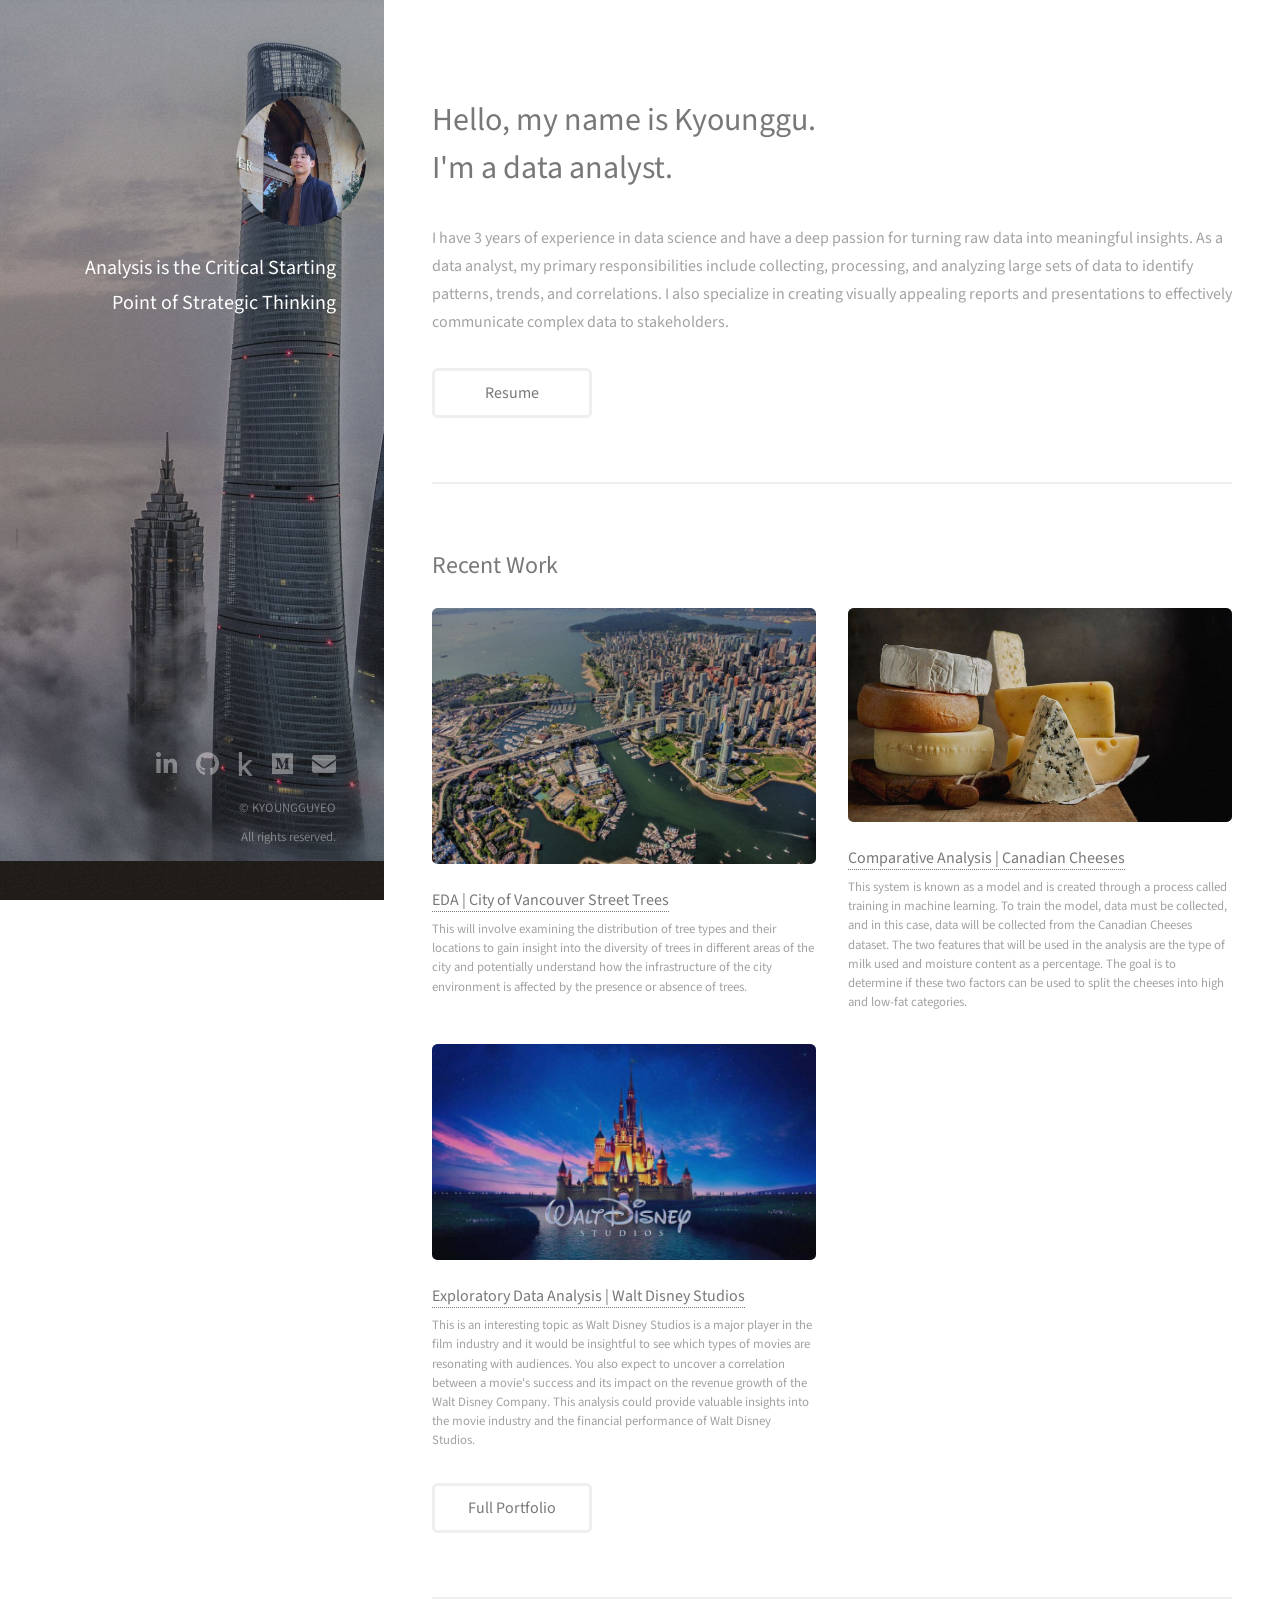
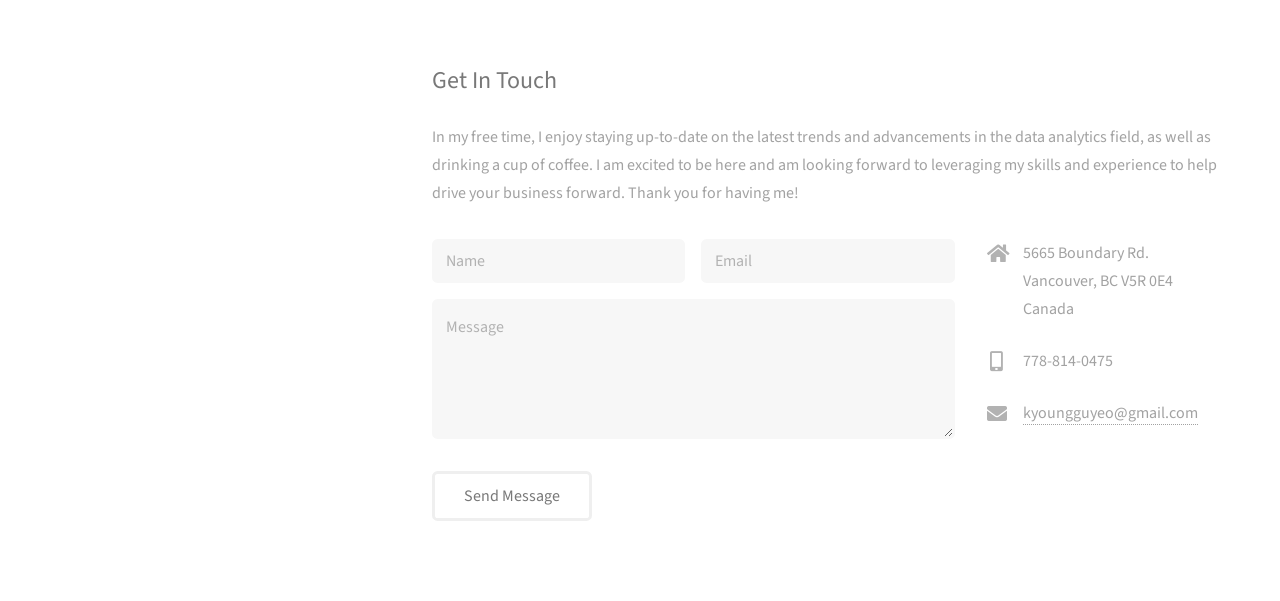
==== main/index.html @ fbd96aa2 "update the analysis" ====
<!DOCTYPE HTML>
<!--
	Strata by HTML5 UP
	html5up.net | @ajlkn
	Free for personal and commercial use under the CCA 3.0 license (html5up.net/license)
-->
<html>
	<head>
		<title>Kyounggu Yeo | Data Analyst</title>
		<meta charset="utf-8" />
		<meta name="viewport" content="width=device-width, initial-scale=1, user-scalable=no" />
		<link rel="stylesheet" href="assets/css/main.css" />
	</head>
	<body class="is-preload">

		<!-- Header -->
			<header id="header">
				<div class="inner">
					<a href="#" class="image avatar"><img src="images/profile2.jpg" alt="" /></a>
					<h1><strong>Analysis is the Critical Starting Point of Strategic Thinking</strong><br />
				</div>
			</header>

		<!-- Main -->
			<div id="main">

				<!-- One -->
					<section id="one">
						<header class="major">
							<h2>Hello, my name is Kyounggu.<br />
								I'm a data analyst.</h2>
						</header>
						<p>I have 3 years of experience in data science and have a deep passion for turning raw data into meaningful insights. As a data analyst, my primary responsibilities include collecting, processing, and analyzing large sets of data to identify patterns, trends, and correlations. I also specialize in creating visually appealing reports and presentations to effectively communicate complex data to stakeholders.</p>
						<ul class="actions">
							<li><a href="data/Resume-Kyounggu-Yeo.pdf" target="_blank" class="button">Resume</a></li>
						</ul>
					</section>

				<!-- Two -->
					<section id="two">
						<h2>Recent Work</h2>
						<div class="row">
							<article class="col-6 col-12-xsmall work-item">
								<a href="images/city-of-vancouver-logo.jpeg" class="image fit thumb"><img src="images/city-of-vancouver-logo.jpeg" alt="" /></a>
								<h3><a href="data/Exploratory Data Analysis_City of Vancouver Street Trees.html" target="_blank">EDA | City of Vancouver Street Trees</a></h3>
								<p>This will involve examining the distribution of tree types and their locations to gain insight into the diversity of trees in different areas of the city and potentially understand how the infrastructure of the city environment is affected by the presence or absence of trees.</p>
							</article>
							<article class="col-6 col-12-xsmall work-item">
								<a href="images/canadian-cheese-logo.jpeg" class="image fit thumb"><img src="images/canadian-cheese-logo.jpeg" alt="" /></a>
								<h3><a href="#" target="_blank">Comparative Analysis | Canadian Cheeses</a></h3>
								<p>This system is known as a model and is created through a process called training in machine learning. To train the model, data must be collected, and in this case, data will be collected from the Canadian Cheeses dataset. The two features that will be used in the analysis are the type of milk used and moisture content as a percentage. The goal is to determine if these two factors can be used to split the cheeses into high and low-fat categories.</p>
							</article>
							<article class="col-6 col-12-xsmall work-item">
								<a href="images/walt-disney-studios-castle-logo.jpeg" class="image fit thumb"><img src="images/walt-disney-studios-castle-logo.jpeg" alt="" /></a>
								<h3><a href="#" target="_blank">Exploratory Data Analysis | Walt Disney Studios</a></h3>
								<p>This is an interesting topic as Walt Disney Studios is a major player in the film industry and it would be insightful to see which types of movies are resonating with audiences. You also expect to uncover a correlation between a movie's success and its impact on the revenue growth of the Walt Disney Company. This analysis could provide valuable insights into the movie industry and the financial performance of Walt Disney Studios.</p>
							</article>
						</div>
						<ul class="actions">
							<li><a href="#" class="button">Full Portfolio</a></li>
						</ul>
					</section>

				<!-- Three -->
					<section id="three">
						<h2>Get In Touch</h2>
						<p>In my free time, I enjoy staying up-to-date on the latest trends and advancements in the data analytics field, as well as drinking a cup of coffee. I am excited to be here and am looking forward to leveraging my skills and experience to help drive your business forward. Thank you for having me!</p>
						<div class="row">
							<div class="col-8 col-12-small">
								<form method="post" action="#">
									<div class="row gtr-uniform gtr-50">
										<div class="col-6 col-12-xsmall"><input type="text" name="name" id="name" placeholder="Name" /></div>
										<div class="col-6 col-12-xsmall"><input type="email" name="email" id="email" placeholder="Email" /></div>
										<div class="col-12"><textarea name="message" id="message" placeholder="Message" rows="4"></textarea></div>
									</div>
								</form>
								<ul class="actions">
									<li><input type="submit" value="Send Message" /></li>
								</ul>
							</div>
							<div class="col-4 col-12-small">
								<ul class="labeled-icons">
									<li>
										<h3 class="icon solid fa-home"><span class="label">Address</span></h3>
										5665 Boundary Rd.<br />
										Vancouver, BC V5R 0E4<br />
										Canada
									</li>
									<li>
										<h3 class="icon solid fa-mobile-alt"><span class="label">Phone</span></h3>
										778-814-0475
									</li>
									<li>
										<h3 class="icon solid fa-envelope"><span class="label">Email</span></h3>
										<a href="mailto: kyoungguyeo@gmail.com">kyoungguyeo@gmail.com</a>
									</li>
								</ul>
							</div>
						</div>
					</section>

				<!-- Four -->
				<!--
					<section id="four">
						<h2>Elements</h2>

						<section>
							<h4>Text</h4>
							<p>This is <b>bold</b> and this is <strong>strong</strong>. This is <i>italic</i> and this is <em>emphasized</em>.
							This is <sup>superscript</sup> text and this is <sub>subscript</sub> text.
							This is <u>underlined</u> and this is code: <code>for (;;) { ... }</code>. Finally, <a href="#">this is a link</a>.</p>
							<hr />
							<header>
								<h4>Heading with a Subtitle</h4>
								<p>Lorem ipsum dolor sit amet nullam id egestas urna aliquam</p>
							</header>
							<p>Nunc lacinia ante nunc ac lobortis. Interdum adipiscing gravida odio porttitor sem non mi integer non faucibus ornare mi ut ante amet placerat aliquet. Volutpat eu sed ante lacinia sapien lorem accumsan varius montes viverra nibh in adipiscing blandit tempus accumsan.</p>
							<header>
								<h5>Heading with a Subtitle</h5>
								<p>Lorem ipsum dolor sit amet nullam id egestas urna aliquam</p>
							</header>
							<p>Nunc lacinia ante nunc ac lobortis. Interdum adipiscing gravida odio porttitor sem non mi integer non faucibus ornare mi ut ante amet placerat aliquet. Volutpat eu sed ante lacinia sapien lorem accumsan varius montes viverra nibh in adipiscing blandit tempus accumsan.</p>
							<hr />
							<h2>Heading Level 2</h2>
							<h3>Heading Level 3</h3>
							<h4>Heading Level 4</h4>
							<h5>Heading Level 5</h5>
							<h6>Heading Level 6</h6>
							<hr />
							<h5>Blockquote</h5>
							<blockquote>Fringilla nisl. Donec accumsan interdum nisi, quis tincidunt felis sagittis eget tempus euismod. Vestibulum ante ipsum primis in faucibus vestibulum. Blandit adipiscing eu felis iaculis volutpat ac adipiscing accumsan faucibus. Vestibulum ante ipsum primis in faucibus lorem ipsum dolor sit amet nullam adipiscing eu felis.</blockquote>
							<h5>Preformatted</h5>
							<pre><code>i = 0;

while (!deck.isInOrder()) {
print 'Iteration ' + i;
deck.shuffle();
i++;
}

print 'It took ' + i + ' iterations to sort the deck.';</code></pre>
						</section>

						<section>
							<h4>Lists</h4>
							<div class="row">
								<div class="col-6 col-12-xsmall">
									<h5>Unordered</h5>
									<ul>
										<li>Dolor pulvinar etiam magna etiam.</li>
										<li>Sagittis adipiscing lorem eleifend.</li>
										<li>Felis enim feugiat dolore viverra.</li>
									</ul>
									<h5>Alternate</h5>
									<ul class="alt">
										<li>Dolor pulvinar etiam magna etiam.</li>
										<li>Sagittis adipiscing lorem eleifend.</li>
										<li>Felis enim feugiat dolore viverra.</li>
									</ul>
								</div>
								<div class="col-6 col-12-xsmall">
									<h5>Ordered</h5>
									<ol>
										<li>Dolor pulvinar etiam magna etiam.</li>
										<li>Etiam vel felis at lorem sed viverra.</li>
										<li>Felis enim feugiat dolore viverra.</li>
										<li>Dolor pulvinar etiam magna etiam.</li>
										<li>Etiam vel felis at lorem sed viverra.</li>
										<li>Felis enim feugiat dolore viverra.</li>
									</ol>
									<h5>Icons</h5>
									<ul class="icons">
										<li><a href="#" class="icon brands fa-twitter"><span class="label">Twitter</span></a></li>
										<li><a href="#" class="icon brands fa-facebook-f"><span class="label">Facebook</span></a></li>
										<li><a href="#" class="icon brands fa-instagram"><span class="label">Instagram</span></a></li>
										<li><a href="#" class="icon brands fa-github"><span class="label">Github</span></a></li>
										<li><a href="#" class="icon brands fa-dribbble"><span class="label">Dribbble</span></a></li>
										<li><a href="#" class="icon brands fa-tumblr"><span class="label">Tumblr</span></a></li>
									</ul>
								</div>
							</div>
							<h5>Actions</h5>
							<ul class="actions">
								<li><a href="#" class="button primary">Default</a></li>
								<li><a href="#" class="button">Default</a></li>
							</ul>
							<ul class="actions small">
								<li><a href="#" class="button primary small">Small</a></li>
								<li><a href="#" class="button small">Small</a></li>
							</ul>
							<div class="row">
								<div class="col-6 col-12-small">
									<ul class="actions stacked">
										<li><a href="#" class="button primary">Default</a></li>
										<li><a href="#" class="button">Default</a></li>
									</ul>
								</div>
								<div class="col-6 col-12-small">
									<ul class="actions stacked">
										<li><a href="#" class="button primary small">Small</a></li>
										<li><a href="#" class="button small">Small</a></li>
									</ul>
								</div>
								<div class="col-6 col-12-small">
									<ul class="actions stacked">
										<li><a href="#" class="button primary fit">Default</a></li>
										<li><a href="#" class="button fit">Default</a></li>
									</ul>
								</div>
								<div class="col-6 col-12-small">
									<ul class="actions stacked">
										<li><a href="#" class="button primary small fit">Small</a></li>
										<li><a href="#" class="button small fit">Small</a></li>
									</ul>
								</div>
							</div>
						</section>

						<section>
							<h4>Table</h4>
							<h5>Default</h5>
							<div class="table-wrapper">
								<table>
									<thead>
										<tr>
											<th>Name</th>
											<th>Description</th>
											<th>Price</th>
										</tr>
									</thead>
									<tbody>
										<tr>
											<td>Item One</td>
											<td>Ante turpis integer aliquet porttitor.</td>
											<td>29.99</td>
										</tr>
										<tr>
											<td>Item Two</td>
											<td>Vis ac commodo adipiscing arcu aliquet.</td>
											<td>19.99</td>
										</tr>
										<tr>
											<td>Item Three</td>
											<td> Morbi faucibus arcu accumsan lorem.</td>
											<td>29.99</td>
										</tr>
										<tr>
											<td>Item Four</td>
											<td>Vitae integer tempus condimentum.</td>
											<td>19.99</td>
										</tr>
										<tr>
											<td>Item Five</td>
											<td>Ante turpis integer aliquet porttitor.</td>
											<td>29.99</td>
										</tr>
									</tbody>
									<tfoot>
										<tr>
											<td colspan="2"></td>
											<td>100.00</td>
										</tr>
									</tfoot>
								</table>
							</div>

							<h5>Alternate</h5>
							<div class="table-wrapper">
								<table class="alt">
									<thead>
										<tr>
											<th>Name</th>
											<th>Description</th>
											<th>Price</th>
										</tr>
									</thead>
									<tbody>
										<tr>
											<td>Item One</td>
											<td>Ante turpis integer aliquet porttitor.</td>
											<td>29.99</td>
										</tr>
										<tr>
											<td>Item Two</td>
											<td>Vis ac commodo adipiscing arcu aliquet.</td>
											<td>19.99</td>
										</tr>
										<tr>
											<td>Item Three</td>
											<td> Morbi faucibus arcu accumsan lorem.</td>
											<td>29.99</td>
										</tr>
										<tr>
											<td>Item Four</td>
											<td>Vitae integer tempus condimentum.</td>
											<td>19.99</td>
										</tr>
										<tr>
											<td>Item Five</td>
											<td>Ante turpis integer aliquet porttitor.</td>
											<td>29.99</td>
										</tr>
									</tbody>
									<tfoot>
										<tr>
											<td colspan="2"></td>
											<td>100.00</td>
										</tr>
									</tfoot>
								</table>
							</div>
						</section>

						<section>
							<h4>Buttons</h4>
							<ul class="actions">
								<li><a href="#" class="button primary">Primary</a></li>
								<li><a href="#" class="button">Default</a></li>
							</ul>
							<ul class="actions">
								<li><a href="#" class="button large">Large</a></li>
								<li><a href="#" class="button">Default</a></li>
								<li><a href="#" class="button small">Small</a></li>
							</ul>
							<ul class="actions fit">
								<li><a href="#" class="button primary fit">Fit</a></li>
								<li><a href="#" class="button fit">Fit</a></li>
							</ul>
							<ul class="actions fit small">
								<li><a href="#" class="button primary fit small">Fit + Small</a></li>
								<li><a href="#" class="button fit small">Fit + Small</a></li>
							</ul>
							<ul class="actions">
								<li><a href="#" class="button primary icon solid fa-download">Icon</a></li>
								<li><a href="#" class="button icon solid fa-download">Icon</a></li>
							</ul>
							<ul class="actions">
								<li><span class="button primary disabled">Primary</span></li>
								<li><span class="button disabled">Default</span></li>
							</ul>
						</section>

						<section>
							<h4>Form</h4>
							<form method="post" action="#">
								<div class="row gtr-uniform gtr-50">
									<div class="col-6 col-12-xsmall">
										<input type="text" name="demo-name" id="demo-name" value="" placeholder="Name" />
									</div>
									<div class="col-6 col-12-xsmall">
										<input type="email" name="demo-email" id="demo-email" value="" placeholder="Email" />
									</div>
									<div class="col-12">
										<select name="demo-category" id="demo-category">
											<option value="">- Category -</option>
											<option value="1">Manufacturing</option>
											<option value="1">Shipping</option>
											<option value="1">Administration</option>
											<option value="1">Human Resources</option>
										</select>
									</div>
									<div class="col-4 col-12-small">
										<input type="radio" id="demo-priority-low" name="demo-priority" checked>
										<label for="demo-priority-low">Low Priority</label>
									</div>
									<div class="col-4 col-12-small">
										<input type="radio" id="demo-priority-normal" name="demo-priority">
										<label for="demo-priority-normal">Normal Priority</label>
									</div>
									<div class="col-4 col-12-small">
										<input type="radio" id="demo-priority-high" name="demo-priority">
										<label for="demo-priority-high">High Priority</label>
									</div>
									<div class="col-6 col-12-small">
										<input type="checkbox" id="demo-copy" name="demo-copy">
										<label for="demo-copy">Email me a copy of this message</label>
									</div>
									<div class="col-6 col-12-small">
										<input type="checkbox" id="demo-human" name="demo-human" checked>
										<label for="demo-human">I am a human and not a robot</label>
									</div>
									<div class="col-12">
										<textarea name="demo-message" id="demo-message" placeholder="Enter your message" rows="6"></textarea>
									</div>
									<div class="col-12">
										<ul class="actions">
											<li><input type="submit" value="Send Message" class="primary" /></li>
											<li><input type="reset" value="Reset" /></li>
										</ul>
									</div>
								</div>
							</form>
						</section>

						<section>
							<h4>Image</h4>
							<h5>Fit</h5>
							<div class="box alt">
								<div class="row gtr-50 gtr-uniform">
									<div class="col-12"><span class="image fit"><img src="images/fulls/05.jpg" alt="" /></span></div>
									<div class="col-4"><span class="image fit"><img src="images/thumbs/01.jpg" alt="" /></span></div>
									<div class="col-4"><span class="image fit"><img src="images/thumbs/02.jpg" alt="" /></span></div>
									<div class="col-4"><span class="image fit"><img src="images/thumbs/03.jpg" alt="" /></span></div>
									<div class="col-4"><span class="image fit"><img src="images/thumbs/04.jpg" alt="" /></span></div>
									<div class="col-4"><span class="image fit"><img src="images/thumbs/05.jpg" alt="" /></span></div>
									<div class="col-4"><span class="image fit"><img src="images/thumbs/06.jpg" alt="" /></span></div>
									<div class="col-4"><span class="image fit"><img src="images/thumbs/03.jpg" alt="" /></span></div>
									<div class="col-4"><span class="image fit"><img src="images/thumbs/02.jpg" alt="" /></span></div>
									<div class="col-4"><span class="image fit"><img src="images/thumbs/01.jpg" alt="" /></span></div>
								</div>
							</div>
							<h5>Left &amp; Right</h5>
							<p><span class="image left"><img src="images/avatar.jpg" alt="" /></span>Fringilla nisl. Donec accumsan interdum nisi, quis tincidunt felis sagittis eget. tempus euismod. Vestibulum ante ipsum primis in faucibus vestibulum. Blandit adipiscing eu felis iaculis volutpat ac adipiscing accumsan eu faucibus. Integer ac pellentesque praesent tincidunt felis sagittis eget. tempus euismod. Vestibulum ante ipsum primis in faucibus vestibulum. Blandit adipiscing eu felis iaculis volutpat ac adipiscing accumsan eu faucibus. Integer ac pellentesque praesent. Donec accumsan interdum nisi, quis tincidunt felis sagittis eget. tempus euismod. Vestibulum ante ipsum primis in faucibus vestibulum. Blandit adipiscing eu felis iaculis volutpat ac adipiscing accumsan eu faucibus. Integer ac pellentesque praesent tincidunt felis sagittis eget. tempus euismod. Vestibulum ante ipsum primis in faucibus vestibulum. Blandit adipiscing eu felis iaculis volutpat ac adipiscing accumsan eu faucibus. Integer ac pellentesque praesent.</p>
							<p><span class="image right"><img src="images/avatar.jpg" alt="" /></span>Fringilla nisl. Donec accumsan interdum nisi, quis tincidunt felis sagittis eget. tempus euismod. Vestibulum ante ipsum primis in faucibus vestibulum. Blandit adipiscing eu felis iaculis volutpat ac adipiscing accumsan eu faucibus. Integer ac pellentesque praesent tincidunt felis sagittis eget. tempus euismod. Vestibulum ante ipsum primis in faucibus vestibulum. Blandit adipiscing eu felis iaculis volutpat ac adipiscing accumsan eu faucibus. Integer ac pellentesque praesent. Donec accumsan interdum nisi, quis tincidunt felis sagittis eget. tempus euismod. Vestibulum ante ipsum primis in faucibus vestibulum. Blandit adipiscing eu felis iaculis volutpat ac adipiscing accumsan eu faucibus. Integer ac pellentesque praesent tincidunt felis sagittis eget. tempus euismod. Vestibulum ante ipsum primis in faucibus vestibulum. Blandit adipiscing eu felis iaculis volutpat ac adipiscing accumsan eu faucibus. Integer ac pellentesque praesent.</p>
						</section>

					</section>
				-->

			</div>

		<!-- Footer -->
			<footer id="footer">
				<div class="inner">
					<ul class="icons">
						<li><a href="https://www.linkedin.com/in/kyoungguyeo/" target="_blank" class="icon brands fa-linkedin-in"><span class="label">LinkedIn</span></a></li>
						<li><a href="http://github.com/kyoungguyeo" target="_blank" class="icon brands fa-github"><span class="label">Github</span></a></li>
						<li><a href="http://kaggle.com/kyoungguyeo" target="_blank" class="icon brands fa-kaggle"><span class="label">Kaggle</span></a></li>
						<li><a href="http://medium.com/@kyoungguyeo" target="_blank" class="icon brands fa-medium"><span class="label">Medium</span></a></li>
						<li><a href="mailto: kyoungguyeo@gmail.com" target="_blank" class="icon solid fa-envelope"><span class="label">Email</span></a></li>
					</ul>
					<ul class="copyright">
						<li>&copy; KYOUNGGUYEO</li><li>All rights reserved.</a></li>
					</ul>
				</div>
			</footer>

		<!-- Scripts -->
			<script src="assets/js/jquery.min.js"></script>
			<script src="assets/js/jquery.poptrox.min.js"></script>
			<script src="assets/js/browser.min.js"></script>
			<script src="assets/js/breakpoints.min.js"></script>
			<script src="assets/js/util.js"></script>
			<script src="assets/js/main.js"></script>

	</body>
</html>
---- main/assets/css/main.css ----
@import url("fontawesome-all.min.css");
@import url("https://fonts.googleapis.com/css?family=Source+Sans+Pro:400,400italic");

/*
	Strata by HTML5 UP
	html5up.net | @ajlkn
	Free for personal and commercial use under the CCA 3.0 license (html5up.net/license)
*/

html, body, div, span, applet, object,
iframe, h1, h2, h3, h4, h5, h6, p, blockquote,
pre, a, abbr, acronym, address, big, cite,
code, del, dfn, em, img, ins, kbd, q, s, samp,
small, strike, strong, sub, sup, tt, var, b,
u, i, center, dl, dt, dd, ol, ul, li, fieldset,
form, label, legend, table, caption, tbody,
tfoot, thead, tr, th, td, article, aside,
canvas, details, embed, figure, figcaption,
footer, header, hgroup, menu, nav, output, ruby,
section, summary, time, mark, audio, video {
	margin: 0;
	padding: 0;
	border: 0;
	font-size: 100%;
	font: inherit;
	vertical-align: baseline;}

article, aside, details, figcaption, figure,
footer, header, hgroup, menu, nav, section {
	display: block;}

body {
	line-height: 1;
}

ol, ul {
	list-style: none;
}

blockquote, q {
	quotes: none;
}

	blockquote:before, blockquote:after, q:before, q:after {
		content: '';
		content: none;
	}

table {
	border-collapse: collapse;
	border-spacing: 0;
}

body {
	-webkit-text-size-adjust: none;
}

mark {
	background-color: transparent;
	color: inherit;
}

input::-moz-focus-inner {
	border: 0;
	padding: 0;
}

input, select, textarea {
	-moz-appearance: none;
	-webkit-appearance: none;
	-ms-appearance: none;
	appearance: none;
}

/* Basic */

	html {
		box-sizing: border-box;
	}

	*, *:before, *:after {
		box-sizing: inherit;
	}

	body {
		background: #fff;
	}

		body.is-preload *, body.is-preload *:before, body.is-preload *:after {
			-moz-animation: none !important;
			-webkit-animation: none !important;
			-ms-animation: none !important;
			animation: none !important;
			-moz-transition: none !important;
			-webkit-transition: none !important;
			-ms-transition: none !important;
			transition: none !important;
		}

	body, input, select, textarea {
		color: #a2a2a2;
		font-family: "Source Sans Pro", Helvetica, sans-serif;
		font-size: 16pt;
		font-weight: 400;
		line-height: 1.75em;
	}

	a {
		-moz-transition: color 0.2s ease-in-out, border-color 0.2s ease-in-out;
		-webkit-transition: color 0.2s ease-in-out, border-color 0.2s ease-in-out;
		-ms-transition: color 0.2s ease-in-out, border-color 0.2s ease-in-out;
		transition: color 0.2s ease-in-out, border-color 0.2s ease-in-out;
		border-bottom: dotted 1px;
		color: #49bf9d;
		text-decoration: none;
	}

		a:hover {
			border-bottom-color: transparent;
			color: #49bf9d !important;
			text-decoration: none;
		}

	strong, b {
		color: #787878;
		font-weight: 400;
	}

	em, i {
		font-style: italic;
	}

	p {
		margin: 0 0 2em 0;
	}

	h1, h2, h3, h4, h5, h6 {
		color: #787878;
		font-weight: 400;
		line-height: 1em;
		margin: 0 0 1em 0;
	}

		h1 a, h2 a, h3 a, h4 a, h5 a, h6 a {
			color: inherit;
			text-decoration: none;
		}

	h1 {
		font-size: 2em;
		line-height: 1.5em;
	}

	h2 {
		font-size: 1.5em;
		line-height: 1.5em;
	}

	h3 {
		font-size: 1.25em;
		line-height: 1.5em;
	}

	h4 {
		font-size: 1.1em;
		line-height: 1.5em;
	}

	h5 {
		font-size: 0.9em;
		line-height: 1.5em;
	}

	h6 {
		font-size: 0.7em;
		line-height: 1.5em;
	}

	sub {
		font-size: 0.8em;
		position: relative;
		top: 0.5em;
	}

	sup {
		font-size: 0.8em;
		position: relative;
		top: -0.5em;
	}

	hr {
		border: 0;
		border-bottom: solid 2px #efefef;
		margin: 2em 0;
	}

		hr.major {
			margin: 3em 0;
		}

	blockquote {
		border-left: solid 6px #efefef;
		font-style: italic;
		margin: 0 0 2em 0;
		padding: 0.5em 0 0.5em 1.5em;
	}

	code {
		background: #f7f7f7;
		border-radius: 0.35em;
		border: solid 2px #efefef;
		font-family: "Courier New", monospace;
		font-size: 0.9em;
		margin: 0 0.25em;
		padding: 0.25em 0.65em;
	}

	pre {
		-webkit-overflow-scrolling: touch;
		font-family: "Courier New", monospace;
		font-size: 0.9em;
		margin: 0 0 2em 0;
	}

		pre code {
			display: block;
			line-height: 1.75em;
			padding: 1em 1.5em;
			overflow-x: auto;
		}

	.align-left {
		text-align: left;
	}

	.align-center {
		text-align: center;
	}

	.align-right {
		text-align: right;
	}

/* Container */

	.container {
		margin: 0 auto;
		max-width: calc(100% - 4em);
		width: 100%;
	}

		.container.xsmall {
			width: 25%;
		}

		.container.small {
			width: 50%;
		}

		.container.medium {
			width: 75%;
		}

		.container.large {
			width: 125%;
		}

		.container.xlarge {
			width: 150%;
		}

		.container.max {
			width: 100%;
		}

		@media screen and (max-width: 980px) {

			.container {
				width: 100% !important;
				max-width: 100% !important;
			}

		}

		@media screen and (max-width: 480px) {

			.container {
				max-width: calc(100% - 3em);
			}

		}

/* Row */

	.row {
		display: flex;
		flex-wrap: wrap;
		box-sizing: border-box;
		align-items: stretch;
	}

		.row > * {
			box-sizing: border-box;
		}

		.row.gtr-uniform > * > :last-child {
			margin-bottom: 0;
		}

		.row.aln-left {
			justify-content: flex-start;
		}

		.row.aln-center {
			justify-content: center;
		}

		.row.aln-right {
			justify-content: flex-end;
		}

		.row.aln-top {
			align-items: flex-start;
		}

		.row.aln-middle {
			align-items: center;
		}

		.row.aln-bottom {
			align-items: flex-end;
		}

		.row > .imp {
			order: -1;
		}

		.row > .col-1 {
			width: 8.33333%;
		}

		.row > .off-1 {
			margin-left: 8.33333%;
		}

		.row > .col-2 {
			width: 16.66667%;
		}

		.row > .off-2 {
			margin-left: 16.66667%;
		}

		.row > .col-3 {
			width: 25%;
		}

		.row > .off-3 {
			margin-left: 25%;
		}

		.row > .col-4 {
			width: 33.33333%;
		}

		.row > .off-4 {
			margin-left: 33.33333%;
		}

		.row > .col-5 {
			width: 41.66667%;
		}

		.row > .off-5 {
			margin-left: 41.66667%;
		}

		.row > .col-6 {
			width: 50%;
		}

		.row > .off-6 {
			margin-left: 50%;
		}

		.row > .col-7 {
			width: 58.33333%;
		}

		.row > .off-7 {
			margin-left: 58.33333%;
		}

		.row > .col-8 {
			width: 66.66667%;
		}

		.row > .off-8 {
			margin-left: 66.66667%;
		}

		.row > .col-9 {
			width: 75%;
		}

		.row > .off-9 {
			margin-left: 75%;
		}

		.row > .col-10 {
			width: 83.33333%;
		}

		.row > .off-10 {
			margin-left: 83.33333%;
		}

		.row > .col-11 {
			width: 91.66667%;
		}

		.row > .off-11 {
			margin-left: 91.66667%;
		}

		.row > .col-12 {
			width: 100%;
		}

		.row > .off-12 {
			margin-left: 100%;
		}

		.row.gtr-0 {
			margin-top: 0;
			margin-left: 0em;
		}

			.row.gtr-0 > * {
				padding: 0 0 0 0em;
			}

			.row.gtr-0.gtr-uniform {
				margin-top: 0em;
			}

				.row.gtr-0.gtr-uniform > * {
					padding-top: 0em;
				}

		.row.gtr-25 {
			margin-top: 0;
			margin-left: -0.625em;
		}

			.row.gtr-25 > * {
				padding: 0 0 0 0.625em;
			}

			.row.gtr-25.gtr-uniform {
				margin-top: -0.625em;
			}

				.row.gtr-25.gtr-uniform > * {
					padding-top: 0.625em;
				}

		.row.gtr-50 {
			margin-top: 0;
			margin-left: -1.25em;
		}

			.row.gtr-50 > * {
				padding: 0 0 0 1.25em;
			}

			.row.gtr-50.gtr-uniform {
				margin-top: -1.25em;
			}

				.row.gtr-50.gtr-uniform > * {
					padding-top: 1.25em;
				}

		.row {
			margin-top: 0;
			margin-left: -2.5em;
		}

			.row > * {
				padding: 0 0 0 2.5em;
			}

			.row.gtr-uniform {
				margin-top: -2.5em;
			}

				.row.gtr-uniform > * {
					padding-top: 2.5em;
				}

		.row.gtr-150 {
			margin-top: 0;
			margin-left: -3.75em;
		}

			.row.gtr-150 > * {
				padding: 0 0 0 3.75em;
			}

			.row.gtr-150.gtr-uniform {
				margin-top: -3.75em;
			}

				.row.gtr-150.gtr-uniform > * {
					padding-top: 3.75em;
				}

		.row.gtr-200 {
			margin-top: 0;
			margin-left: -5em;
		}

			.row.gtr-200 > * {
				padding: 0 0 0 5em;
			}

			.row.gtr-200.gtr-uniform {
				margin-top: -5em;
			}

				.row.gtr-200.gtr-uniform > * {
					padding-top: 5em;
				}

		@media screen and (max-width: 1800px) {

			.row {
				display: flex;
				flex-wrap: wrap;
				box-sizing: border-box;
				align-items: stretch;
			}

				.row > * {
					box-sizing: border-box;
				}

				.row.gtr-uniform > * > :last-child {
					margin-bottom: 0;
				}

				.row.aln-left {
					justify-content: flex-start;
				}

				.row.aln-center {
					justify-content: center;
				}

				.row.aln-right {
					justify-content: flex-end;
				}

				.row.aln-top {
					align-items: flex-start;
				}

				.row.aln-middle {
					align-items: center;
				}

				.row.aln-bottom {
					align-items: flex-end;
				}

				.row > .imp-xlarge {
					order: -1;
				}

				.row > .col-1-xlarge {
					width: 8.33333%;
				}

				.row > .off-1-xlarge {
					margin-left: 8.33333%;
				}

				.row > .col-2-xlarge {
					width: 16.66667%;
				}

				.row > .off-2-xlarge {
					margin-left: 16.66667%;
				}

				.row > .col-3-xlarge {
					width: 25%;
				}

				.row > .off-3-xlarge {
					margin-left: 25%;
				}

				.row > .col-4-xlarge {
					width: 33.33333%;
				}

				.row > .off-4-xlarge {
					margin-left: 33.33333%;
				}

				.row > .col-5-xlarge {
					width: 41.66667%;
				}

				.row > .off-5-xlarge {
					margin-left: 41.66667%;
				}

				.row > .col-6-xlarge {
					width: 50%;
				}

				.row > .off-6-xlarge {
					margin-left: 50%;
				}

				.row > .col-7-xlarge {
					width: 58.33333%;
				}

				.row > .off-7-xlarge {
					margin-left: 58.33333%;
				}

				.row > .col-8-xlarge {
					width: 66.66667%;
				}

				.row > .off-8-xlarge {
					margin-left: 66.66667%;
				}

				.row > .col-9-xlarge {
					width: 75%;
				}

				.row > .off-9-xlarge {
					margin-left: 75%;
				}

				.row > .col-10-xlarge {
					width: 83.33333%;
				}

				.row > .off-10-xlarge {
					margin-left: 83.33333%;
				}

				.row > .col-11-xlarge {
					width: 91.66667%;
				}

				.row > .off-11-xlarge {
					margin-left: 91.66667%;
				}

				.row > .col-12-xlarge {
					width: 100%;
				}

				.row > .off-12-xlarge {
					margin-left: 100%;
				}

				.row.gtr-0 {
					margin-top: 0;
					margin-left: 0em;
				}

					.row.gtr-0 > * {
						padding: 0 0 0 0em;
					}

					.row.gtr-0.gtr-uniform {
						margin-top: 0em;
					}

						.row.gtr-0.gtr-uniform > * {
							padding-top: 0em;
						}

				.row.gtr-25 {
					margin-top: 0;
					margin-left: -0.625em;
				}

					.row.gtr-25 > * {
						padding: 0 0 0 0.625em;
					}

					.row.gtr-25.gtr-uniform {
						margin-top: -0.625em;
					}

						.row.gtr-25.gtr-uniform > * {
							padding-top: 0.625em;
						}

				.row.gtr-50 {
					margin-top: 0;
					margin-left: -1.25em;
				}

					.row.gtr-50 > * {
						padding: 0 0 0 1.25em;
					}

					.row.gtr-50.gtr-uniform {
						margin-top: -1.25em;
					}

						.row.gtr-50.gtr-uniform > * {
							padding-top: 1.25em;
						}

				.row {
					margin-top: 0;
					margin-left: -2.5em;
				}

					.row > * {
						padding: 0 0 0 2.5em;
					}

					.row.gtr-uniform {
						margin-top: -2.5em;
					}

						.row.gtr-uniform > * {
							padding-top: 2.5em;
						}

				.row.gtr-150 {
					margin-top: 0;
					margin-left: -3.75em;
				}

					.row.gtr-150 > * {
						padding: 0 0 0 3.75em;
					}

					.row.gtr-150.gtr-uniform {
						margin-top: -3.75em;
					}

						.row.gtr-150.gtr-uniform > * {
							padding-top: 3.75em;
						}

				.row.gtr-200 {
					margin-top: 0;
					margin-left: -5em;
				}

					.row.gtr-200 > * {
						padding: 0 0 0 5em;
					}

					.row.gtr-200.gtr-uniform {
						margin-top: -5em;
					}

						.row.gtr-200.gtr-uniform > * {
							padding-top: 5em;
						}

		}

		@media screen and (max-width: 1280px) {

			.row {
				display: flex;
				flex-wrap: wrap;
				box-sizing: border-box;
				align-items: stretch;
			}

				.row > * {
					box-sizing: border-box;
				}

				.row.gtr-uniform > * > :last-child {
					margin-bottom: 0;
				}

				.row.aln-left {
					justify-content: flex-start;
				}

				.row.aln-center {
					justify-content: center;
				}

				.row.aln-right {
					justify-content: flex-end;
				}

				.row.aln-top {
					align-items: flex-start;
				}

				.row.aln-middle {
					align-items: center;
				}

				.row.aln-bottom {
					align-items: flex-end;
				}

				.row > .imp-large {
					order: -1;
				}

				.row > .col-1-large {
					width: 8.33333%;
				}

				.row > .off-1-large {
					margin-left: 8.33333%;
				}

				.row > .col-2-large {
					width: 16.66667%;
				}

				.row > .off-2-large {
					margin-left: 16.66667%;
				}

				.row > .col-3-large {
					width: 25%;
				}

				.row > .off-3-large {
					margin-left: 25%;
				}

				.row > .col-4-large {
					width: 33.33333%;
				}

				.row > .off-4-large {
					margin-left: 33.33333%;
				}

				.row > .col-5-large {
					width: 41.66667%;
				}

				.row > .off-5-large {
					margin-left: 41.66667%;
				}

				.row > .col-6-large {
					width: 50%;
				}

				.row > .off-6-large {
					margin-left: 50%;
				}

				.row > .col-7-large {
					width: 58.33333%;
				}

				.row > .off-7-large {
					margin-left: 58.33333%;
				}

				.row > .col-8-large {
					width: 66.66667%;
				}

				.row > .off-8-large {
					margin-left: 66.66667%;
				}

				.row > .col-9-large {
					width: 75%;
				}

				.row > .off-9-large {
					margin-left: 75%;
				}

				.row > .col-10-large {
					width: 83.33333%;
				}

				.row > .off-10-large {
					margin-left: 83.33333%;
				}

				.row > .col-11-large {
					width: 91.66667%;
				}

				.row > .off-11-large {
					margin-left: 91.66667%;
				}

				.row > .col-12-large {
					width: 100%;
				}

				.row > .off-12-large {
					margin-left: 100%;
				}

				.row.gtr-0 {
					margin-top: 0;
					margin-left: 0em;
				}

					.row.gtr-0 > * {
						padding: 0 0 0 0em;
					}

					.row.gtr-0.gtr-uniform {
						margin-top: 0em;
					}

						.row.gtr-0.gtr-uniform > * {
							padding-top: 0em;
						}

				.row.gtr-25 {
					margin-top: 0;
					margin-left: -0.5em;
				}

					.row.gtr-25 > * {
						padding: 0 0 0 0.5em;
					}

					.row.gtr-25.gtr-uniform {
						margin-top: -0.5em;
					}

						.row.gtr-25.gtr-uniform > * {
							padding-top: 0.5em;
						}

				.row.gtr-50 {
					margin-top: 0;
					margin-left: -1em;
				}

					.row.gtr-50 > * {
						padding: 0 0 0 1em;
					}

					.row.gtr-50.gtr-uniform {
						margin-top: -1em;
					}

						.row.gtr-50.gtr-uniform > * {
							padding-top: 1em;
						}

				.row {
					margin-top: 0;
					margin-left: -2em;
				}

					.row > * {
						padding: 0 0 0 2em;
					}

					.row.gtr-uniform {
						margin-top: -2em;
					}

						.row.gtr-uniform > * {
							padding-top: 2em;
						}

				.row.gtr-150 {
					margin-top: 0;
					margin-left: -3em;
				}

					.row.gtr-150 > * {
						padding: 0 0 0 3em;
					}

					.row.gtr-150.gtr-uniform {
						margin-top: -3em;
					}

						.row.gtr-150.gtr-uniform > * {
							padding-top: 3em;
						}

				.row.gtr-200 {
					margin-top: 0;
					margin-left: -4em;
				}

					.row.gtr-200 > * {
						padding: 0 0 0 4em;
					}

					.row.gtr-200.gtr-uniform {
						margin-top: -4em;
					}

						.row.gtr-200.gtr-uniform > * {
							padding-top: 4em;
						}

		}

		@media screen and (max-width: 980px) {

			.row {
				display: flex;
				flex-wrap: wrap;
				box-sizing: border-box;
				align-items: stretch;
			}

				.row > * {
					box-sizing: border-box;
				}

				.row.gtr-uniform > * > :last-child {
					margin-bottom: 0;
				}

				.row.aln-left {
					justify-content: flex-start;
				}

				.row.aln-center {
					justify-content: center;
				}

				.row.aln-right {
					justify-content: flex-end;
				}

				.row.aln-top {
					align-items: flex-start;
				}

				.row.aln-middle {
					align-items: center;
				}

				.row.aln-bottom {
					align-items: flex-end;
				}

				.row > .imp-medium {
					order: -1;
				}

				.row > .col-1-medium {
					width: 8.33333%;
				}

				.row > .off-1-medium {
					margin-left: 8.33333%;
				}

				.row > .col-2-medium {
					width: 16.66667%;
				}

				.row > .off-2-medium {
					margin-left: 16.66667%;
				}

				.row > .col-3-medium {
					width: 25%;
				}

				.row > .off-3-medium {
					margin-left: 25%;
				}

				.row > .col-4-medium {
					width: 33.33333%;
				}

				.row > .off-4-medium {
					margin-left: 33.33333%;
				}

				.row > .col-5-medium {
					width: 41.66667%;
				}

				.row > .off-5-medium {
					margin-left: 41.66667%;
				}

				.row > .col-6-medium {
					width: 50%;
				}

				.row > .off-6-medium {
					margin-left: 50%;
				}

				.row > .col-7-medium {
					width: 58.33333%;
				}

				.row > .off-7-medium {
					margin-left: 58.33333%;
				}

				.row > .col-8-medium {
					width: 66.66667%;
				}

				.row > .off-8-medium {
					margin-left: 66.66667%;
				}

				.row > .col-9-medium {
					width: 75%;
				}

				.row > .off-9-medium {
					margin-left: 75%;
				}

				.row > .col-10-medium {
					width: 83.33333%;
				}

				.row > .off-10-medium {
					margin-left: 83.33333%;
				}

				.row > .col-11-medium {
					width: 91.66667%;
				}

				.row > .off-11-medium {
					margin-left: 91.66667%;
				}

				.row > .col-12-medium {
					width: 100%;
				}

				.row > .off-12-medium {
					margin-left: 100%;
				}

				.row.gtr-0 {
					margin-top: 0;
					margin-left: 0em;
				}

					.row.gtr-0 > * {
						padding: 0 0 0 0em;
					}

					.row.gtr-0.gtr-uniform {
						margin-top: 0em;
					}

						.row.gtr-0.gtr-uniform > * {
							padding-top: 0em;
						}

				.row.gtr-25 {
					margin-top: 0;
					margin-left: -0.5em;
				}

					.row.gtr-25 > * {
						padding: 0 0 0 0.5em;
					}

					.row.gtr-25.gtr-uniform {
						margin-top: -0.5em;
					}

						.row.gtr-25.gtr-uniform > * {
							padding-top: 0.5em;
						}

				.row.gtr-50 {
					margin-top: 0;
					margin-left: -1em;
				}

					.row.gtr-50 > * {
						padding: 0 0 0 1em;
					}

					.row.gtr-50.gtr-uniform {
						margin-top: -1em;
					}

						.row.gtr-50.gtr-uniform > * {
							padding-top: 1em;
						}

				.row {
					margin-top: 0;
					margin-left: -2em;
				}

					.row > * {
						padding: 0 0 0 2em;
					}

					.row.gtr-uniform {
						margin-top: -2em;
					}

						.row.gtr-uniform > * {
							padding-top: 2em;
						}

				.row.gtr-150 {
					margin-top: 0;
					margin-left: -3em;
				}

					.row.gtr-150 > * {
						padding: 0 0 0 3em;
					}

					.row.gtr-150.gtr-uniform {
						margin-top: -3em;
					}

						.row.gtr-150.gtr-uniform > * {
							padding-top: 3em;
						}

				.row.gtr-200 {
					margin-top: 0;
					margin-left: -4em;
				}

					.row.gtr-200 > * {
						padding: 0 0 0 4em;
					}

					.row.gtr-200.gtr-uniform {
						margin-top: -4em;
					}

						.row.gtr-200.gtr-uniform > * {
							padding-top: 4em;
						}

		}

		@media screen and (max-width: 736px) {

			.row {
				display: flex;
				flex-wrap: wrap;
				box-sizing: border-box;
				align-items: stretch;
			}

				.row > * {
					box-sizing: border-box;
				}

				.row.gtr-uniform > * > :last-child {
					margin-bottom: 0;
				}

				.row.aln-left {
					justify-content: flex-start;
				}

				.row.aln-center {
					justify-content: center;
				}

				.row.aln-right {
					justify-content: flex-end;
				}

				.row.aln-top {
					align-items: flex-start;
				}

				.row.aln-middle {
					align-items: center;
				}

				.row.aln-bottom {
					align-items: flex-end;
				}

				.row > .imp-small {
					order: -1;
				}

				.row > .col-1-small {
					width: 8.33333%;
				}

				.row > .off-1-small {
					margin-left: 8.33333%;
				}

				.row > .col-2-small {
					width: 16.66667%;
				}

				.row > .off-2-small {
					margin-left: 16.66667%;
				}

				.row > .col-3-small {
					width: 25%;
				}

				.row > .off-3-small {
					margin-left: 25%;
				}

				.row > .col-4-small {
					width: 33.33333%;
				}

				.row > .off-4-small {
					margin-left: 33.33333%;
				}

				.row > .col-5-small {
					width: 41.66667%;
				}

				.row > .off-5-small {
					margin-left: 41.66667%;
				}

				.row > .col-6-small {
					width: 50%;
				}

				.row > .off-6-small {
					margin-left: 50%;
				}

				.row > .col-7-small {
					width: 58.33333%;
				}

				.row > .off-7-small {
					margin-left: 58.33333%;
				}

				.row > .col-8-small {
					width: 66.66667%;
				}

				.row > .off-8-small {
					margin-left: 66.66667%;
				}

				.row > .col-9-small {
					width: 75%;
				}

				.row > .off-9-small {
					margin-left: 75%;
				}

				.row > .col-10-small {
					width: 83.33333%;
				}

				.row > .off-10-small {
					margin-left: 83.33333%;
				}

				.row > .col-11-small {
					width: 91.66667%;
				}

				.row > .off-11-small {
					margin-left: 91.66667%;
				}

				.row > .col-12-small {
					width: 100%;
				}

				.row > .off-12-small {
					margin-left: 100%;
				}

				.row.gtr-0 {
					margin-top: 0;
					margin-left: 0em;
				}

					.row.gtr-0 > * {
						padding: 0 0 0 0em;
					}

					.row.gtr-0.gtr-uniform {
						margin-top: 0em;
					}

						.row.gtr-0.gtr-uniform > * {
							padding-top: 0em;
						}

				.row.gtr-25 {
					margin-top: 0;
					margin-left: -0.375em;
				}

					.row.gtr-25 > * {
						padding: 0 0 0 0.375em;
					}

					.row.gtr-25.gtr-uniform {
						margin-top: -0.375em;
					}

						.row.gtr-25.gtr-uniform > * {
							padding-top: 0.375em;
						}

				.row.gtr-50 {
					margin-top: 0;
					margin-left: -0.75em;
				}

					.row.gtr-50 > * {
						padding: 0 0 0 0.75em;
					}

					.row.gtr-50.gtr-uniform {
						margin-top: -0.75em;
					}

						.row.gtr-50.gtr-uniform > * {
							padding-top: 0.75em;
						}

				.row {
					margin-top: 0;
					margin-left: -1.5em;
				}

					.row > * {
						padding: 0 0 0 1.5em;
					}

					.row.gtr-uniform {
						margin-top: -1.5em;
					}

						.row.gtr-uniform > * {
							padding-top: 1.5em;
						}

				.row.gtr-150 {
					margin-top: 0;
					margin-left: -2.25em;
				}

					.row.gtr-150 > * {
						padding: 0 0 0 2.25em;
					}

					.row.gtr-150.gtr-uniform {
						margin-top: -2.25em;
					}

						.row.gtr-150.gtr-uniform > * {
							padding-top: 2.25em;
						}

				.row.gtr-200 {
					margin-top: 0;
					margin-left: -3em;
				}

					.row.gtr-200 > * {
						padding: 0 0 0 3em;
					}

					.row.gtr-200.gtr-uniform {
						margin-top: -3em;
					}

						.row.gtr-200.gtr-uniform > * {
							padding-top: 3em;
						}

		}

		@media screen and (max-width: 480px) {

			.row {
				display: flex;
				flex-wrap: wrap;
				box-sizing: border-box;
				align-items: stretch;
			}

				.row > * {
					box-sizing: border-box;
				}

				.row.gtr-uniform > * > :last-child {
					margin-bottom: 0;
				}

				.row.aln-left {
					justify-content: flex-start;
				}

				.row.aln-center {
					justify-content: center;
				}

				.row.aln-right {
					justify-content: flex-end;
				}

				.row.aln-top {
					align-items: flex-start;
				}

				.row.aln-middle {
					align-items: center;
				}

				.row.aln-bottom {
					align-items: flex-end;
				}

				.row > .imp-xsmall {
					order: -1;
				}

				.row > .col-1-xsmall {
					width: 8.33333%;
				}

				.row > .off-1-xsmall {
					margin-left: 8.33333%;
				}

				.row > .col-2-xsmall {
					width: 16.66667%;
				}

				.row > .off-2-xsmall {
					margin-left: 16.66667%;
				}

				.row > .col-3-xsmall {
					width: 25%;
				}

				.row > .off-3-xsmall {
					margin-left: 25%;
				}

				.row > .col-4-xsmall {
					width: 33.33333%;
				}

				.row > .off-4-xsmall {
					margin-left: 33.33333%;
				}

				.row > .col-5-xsmall {
					width: 41.66667%;
				}

				.row > .off-5-xsmall {
					margin-left: 41.66667%;
				}

				.row > .col-6-xsmall {
					width: 50%;
				}

				.row > .off-6-xsmall {
					margin-left: 50%;
				}

				.row > .col-7-xsmall {
					width: 58.33333%;
				}

				.row > .off-7-xsmall {
					margin-left: 58.33333%;
				}

				.row > .col-8-xsmall {
					width: 66.66667%;
				}

				.row > .off-8-xsmall {
					margin-left: 66.66667%;
				}

				.row > .col-9-xsmall {
					width: 75%;
				}

				.row > .off-9-xsmall {
					margin-left: 75%;
				}

				.row > .col-10-xsmall {
					width: 83.33333%;
				}

				.row > .off-10-xsmall {
					margin-left: 83.33333%;
				}

				.row > .col-11-xsmall {
					width: 91.66667%;
				}

				.row > .off-11-xsmall {
					margin-left: 91.66667%;
				}

				.row > .col-12-xsmall {
					width: 100%;
				}

				.row > .off-12-xsmall {
					margin-left: 100%;
				}

				.row.gtr-0 {
					margin-top: 0;
					margin-left: 0em;
				}

					.row.gtr-0 > * {
						padding: 0 0 0 0em;
					}

					.row.gtr-0.gtr-uniform {
						margin-top: 0em;
					}

						.row.gtr-0.gtr-uniform > * {
							padding-top: 0em;
						}

				.row.gtr-25 {
					margin-top: 0;
					margin-left: -0.375em;
				}

					.row.gtr-25 > * {
						padding: 0 0 0 0.375em;
					}

					.row.gtr-25.gtr-uniform {
						margin-top: -0.375em;
					}

						.row.gtr-25.gtr-uniform > * {
							padding-top: 0.375em;
						}

				.row.gtr-50 {
					margin-top: 0;
					margin-left: -0.75em;
				}

					.row.gtr-50 > * {
						padding: 0 0 0 0.75em;
					}

					.row.gtr-50.gtr-uniform {
						margin-top: -0.75em;
					}

						.row.gtr-50.gtr-uniform > * {
							padding-top: 0.75em;
						}

				.row {
					margin-top: 0;
					margin-left: -1.5em;
				}

					.row > * {
						padding: 0 0 0 1.5em;
					}

					.row.gtr-uniform {
						margin-top: -1.5em;
					}

						.row.gtr-uniform > * {
							padding-top: 1.5em;
						}

				.row.gtr-150 {
					margin-top: 0;
					margin-left: -2.25em;
				}

					.row.gtr-150 > * {
						padding: 0 0 0 2.25em;
					}

					.row.gtr-150.gtr-uniform {
						margin-top: -2.25em;
					}

						.row.gtr-150.gtr-uniform > * {
							padding-top: 2.25em;
						}

				.row.gtr-200 {
					margin-top: 0;
					margin-left: -3em;
				}

					.row.gtr-200 > * {
						padding: 0 0 0 3em;
					}

					.row.gtr-200.gtr-uniform {
						margin-top: -3em;
					}

						.row.gtr-200.gtr-uniform > * {
							padding-top: 3em;
						}

		}

/* Section/Article */

	section.special, article.special {
		text-align: center;
	}

	header p {
		color: #b2b2b2;
		position: relative;
		margin: 0 0 1.5em 0;
	}

	header h2 + p {
		font-size: 1.25em;
		margin-top: -1em;
		line-height: 1.5em;
	}

	header h3 + p {
		font-size: 1.1em;
		margin-top: -0.8em;
		line-height: 1.5em;
	}

	header h4 + p,
	header h5 + p,
	header h6 + p {
		font-size: 0.9em;
		margin-top: -0.6em;
		line-height: 1.5em;
	}

	header.major h2 {
		font-size: 2em;
	}

/* Form */

	form {
		margin: 0 0 2em 0;
	}

	label {
		color: #787878;
		display: block;
		font-size: 0.9em;
		font-weight: 400;
		margin: 0 0 1em 0;
	}

	input[type="text"],
	input[type="password"],
	input[type="email"],
	select,
	textarea {
		-moz-appearance: none;
		-webkit-appearance: none;
		-ms-appearance: none;
		appearance: none;
		background: #f7f7f7;
		border-radius: 0.35em;
		border: solid 2px transparent;
		color: inherit;
		display: block;
		outline: 0;
		padding: 0 0.75em;
		text-decoration: none;
		width: 100%;
	}

		input[type="text"]:invalid,
		input[type="password"]:invalid,
		input[type="email"]:invalid,
		select:invalid,
		textarea:invalid {
			box-shadow: none;
		}

		input[type="text"]:focus,
		input[type="password"]:focus,
		input[type="email"]:focus,
		select:focus,
		textarea:focus {
			border-color: #49bf9d;
		}

	select {
		background-image: url("data:image/svg+xml;charset=utf8,%3Csvg xmlns='http://www.w3.org/2000/svg' width='40' height='40' preserveAspectRatio='none' viewBox='0 0 40 40'%3E%3Cpath d='M9.4,12.3l10.4,10.4l10.4-10.4c0.2-0.2,0.5-0.4,0.9-0.4c0.3,0,0.6,0.1,0.9,0.4l3.3,3.3c0.2,0.2,0.4,0.5,0.4,0.9 c0,0.4-0.1,0.6-0.4,0.9L20.7,31.9c-0.2,0.2-0.5,0.4-0.9,0.4c-0.3,0-0.6-0.1-0.9-0.4L4.3,17.3c-0.2-0.2-0.4-0.5-0.4-0.9 c0-0.4,0.1-0.6,0.4-0.9l3.3-3.3c0.2-0.2,0.5-0.4,0.9-0.4S9.1,12.1,9.4,12.3z' fill='%23dfdfdf' /%3E%3C/svg%3E");
		background-size: 1.25rem;
		background-repeat: no-repeat;
		background-position: calc(100% - 1rem) center;
		height: 2.75em;
		padding-right: 2.75em;
		text-overflow: ellipsis;
	}

		select option {
			color: #787878;
			background: #fff;
		}

		select:focus::-ms-value {
			background-color: transparent;
		}

		select::-ms-expand {
			display: none;
		}

	input[type="text"],
	input[type="password"],
	input[type="email"],
	select {
		height: 2.75em;
	}

	textarea {
		padding: 0.75em;
	}

	input[type="checkbox"],
	input[type="radio"] {
		-moz-appearance: none;
		-webkit-appearance: none;
		-ms-appearance: none;
		appearance: none;
		display: block;
		float: left;
		margin-right: -2em;
		opacity: 0;
		width: 1em;
		z-index: -1;
	}

		input[type="checkbox"] + label,
		input[type="radio"] + label {
			text-decoration: none;
			color: #a2a2a2;
			cursor: pointer;
			display: inline-block;
			font-size: 1em;
			font-weight: 400;
			padding-left: 2.4em;
			padding-right: 0.75em;
			position: relative;
		}

			input[type="checkbox"] + label:before,
			input[type="radio"] + label:before {
				-moz-osx-font-smoothing: grayscale;
				-webkit-font-smoothing: antialiased;
				display: inline-block;
				font-style: normal;
				font-variant: normal;
				text-rendering: auto;
				line-height: 1;
				text-transform: none !important;
				font-family: 'Font Awesome 5 Free';
				font-weight: 900;
			}

			input[type="checkbox"] + label:before,
			input[type="radio"] + label:before {
				background: #f7f7f7;
				border-radius: 0.35em;
				border: solid 2px transparent;
				content: '';
				display: inline-block;
				font-size: 0.8em;
				height: 2.0625em;
				left: 0;
				line-height: 1.85625em;
				position: absolute;
				text-align: center;
				top: 0;
				width: 2.0625em;
			}

		input[type="checkbox"]:checked + label:before,
		input[type="radio"]:checked + label:before {
			background: #787878;
			border-color: #787878;
			color: #fff;
			content: '\f00c';
		}

		input[type="checkbox"]:focus + label:before,
		input[type="radio"]:focus + label:before {
			border-color: #49bf9d;
		}

	input[type="checkbox"] + label:before {
		border-radius: 0.35em;
	}

	input[type="radio"] + label:before {
		border-radius: 100%;
	}

	::-webkit-input-placeholder {
		color: #b2b2b2 !important;
		opacity: 1.0;
	}

	:-moz-placeholder {
		color: #b2b2b2 !important;
		opacity: 1.0;
	}

	::-moz-placeholder {
		color: #b2b2b2 !important;
		opacity: 1.0;
	}

	:-ms-input-placeholder {
		color: #b2b2b2 !important;
		opacity: 1.0;
	}

/* Box */

	.box {
		border-radius: 0.35em;
		border: solid 2px #efefef;
		margin-bottom: 2em;
		padding: 1.5em;
	}

		.box > :last-child,
		.box > :last-child > :last-child,
		.box > :last-child > :last-child > :last-child {
			margin-bottom: 0;
		}

		.box.alt {
			border: 0;
			border-radius: 0;
			padding: 0;
		}

/* Icon */

	.icon {
		text-decoration: none;
		border-bottom: none;
		position: relative;
	}

		.icon:before {
			-moz-osx-font-smoothing: grayscale;
			-webkit-font-smoothing: antialiased;
			display: inline-block;
			font-style: normal;
			font-variant: normal;
			text-rendering: auto;
			line-height: 1;
			text-transform: none !important;
			font-family: 'Font Awesome 5 Free';
			font-weight: 400;
		}

		.icon > .label {
			display: none;
		}

		.icon:before {
			line-height: inherit;
		}

		.icon.solid:before {
			font-weight: 900;
		}

		.icon.brands:before {
			font-family: 'Font Awesome 5 Brands';
		}

/* Image */

	.image {
		border-radius: 0.35em;
		border: 0;
		display: inline-block;
		position: relative;
	}

		.image:before {
			-moz-transition: opacity 0.2s ease-in-out;
			-webkit-transition: opacity 0.2s ease-in-out;
			-ms-transition: opacity 0.2s ease-in-out;
			transition: opacity 0.2s ease-in-out;
			background: url("images/overlay.png");
			border-radius: 0.35em;
			content: '';
			display: block;
			height: 100%;
			left: 0;
			opacity: 0.5;
			position: absolute;
			top: 0;
			width: 100%;
		}

		.image.thumb {
			text-align: center;
		}

			.image.thumb:after {
				-moz-transition: opacity 0.2s ease-in-out;
				-webkit-transition: opacity 0.2s ease-in-out;
				-ms-transition: opacity 0.2s ease-in-out;
				transition: opacity 0.2s ease-in-out;
				border-radius: 0.35em;
				border: solid 3px rgba(255, 255, 255, 0.5);
				color: #fff;
				content: 'View';
				display: inline-block;
				font-size: 0.8em;
				font-weight: 400;
				left: 50%;
				line-height: 2.25em;
				margin: -1.25em 0 0 -3em;
				opacity: 0;
				padding: 0 1.5em;
				position: absolute;
				text-align: center;
				text-decoration: none;
				top: 50%;
				white-space: nowrap;
			}

			.image.thumb:hover:after {
				opacity: 1.0;
			}

			.image.thumb:hover:before {
				background: url("images/overlay.png"), url("images/overlay.png");
				opacity: 1.0;
			}

		.image img {
			border-radius: 0.35em;
			display: block;
		}

		.image.left {
			float: left;
			margin: 0 1.5em 1em 0;
			top: 0.25em;
		}

		.image.right {
			float: right;
			margin: 0 0 1em 1.5em;
			top: 0.25em;
		}

		.image.left, .image.right {
			max-width: 40%;
		}

			.image.left img, .image.right img {
				width: 100%;
			}

		.image.fit {
			display: block;
			margin: 0 0 2em 0;
			width: 100%;
		}

			.image.fit img {
				width: 100%;
			}

		.image.avatar {
			border-radius: 150%;
		}

			.image.avatar:before {
				display: none;
			}

			.image.avatar img {
				border-radius: 130%;
				width: 130%;
			}

/* List */

	ol {
		list-style: decimal;
		margin: 0 0 2em 0;
		padding-left: 1.25em;
	}

		ol li {
			padding-left: 0.25em;
		}

	ul {
		list-style: disc;
		margin: 0 0 2em 0;
		padding-left: 1em;
	}

		ul li {
			padding-left: 0.5em;
		}

		ul.alt {
			list-style: none;
			padding-left: 0;
		}

			ul.alt li {
				border-top: solid 2px #efefef;
				padding: 0.5em 0;
			}

				ul.alt li:first-child {
					border-top: 0;
					padding-top: 0;
				}

	dl {
		margin: 0 0 2em 0;
	}

/* Icons */

	ul.icons {
		cursor: default;
		list-style: none;
		padding-left: 0;
	}

		ul.icons li {
			display: inline-block;
			padding: 0 1em 0 0;
		}

			ul.icons li:last-child {
				padding-right: 0;
			}

			ul.icons li .icon:before {
				font-size: 1.5em;
			}

/* Labeled Icons */

	ul.labeled-icons {
		list-style: none;
		padding: 0;
	}

		ul.labeled-icons li {
			line-height: 1.75em;
			margin: 1.5em 0 0 0;
			padding-left: 2.25em;
			position: relative;
		}

			ul.labeled-icons li:first-child {
				margin-top: 0;
			}

			ul.labeled-icons li a {
				color: inherit;
			}

			ul.labeled-icons li h3 {
				color: #b2b2b2;
				left: 0;
				position: absolute;
				text-align: center;
				top: 0;
				width: 1em;
			}

/* Actions */

	ul.actions {
		display: -moz-flex;
		display: -webkit-flex;
		display: -ms-flex;
		display: flex;
		cursor: default;
		list-style: none;
		margin-left: -1em;
		padding-left: 0;
	}

		ul.actions li {
			padding: 0 0 0 1em;
			vertical-align: middle;
		}

		ul.actions.special {
			-moz-justify-content: center;
			-webkit-justify-content: center;
			-ms-justify-content: center;
			justify-content: center;
			width: 100%;
			margin-left: 0;
		}

			ul.actions.special li:first-child {
				padding-left: 0;
			}

		ul.actions.stacked {
			-moz-flex-direction: column;
			-webkit-flex-direction: column;
			-ms-flex-direction: column;
			flex-direction: column;
			margin-left: 0;
		}

			ul.actions.stacked li {
				padding: 1.3em 0 0 0;
			}

				ul.actions.stacked li:first-child {
					padding-top: 0;
				}

		ul.actions.fit {
			width: calc(100% + 1em);
		}

			ul.actions.fit li {
				-moz-flex-grow: 1;
				-webkit-flex-grow: 1;
				-ms-flex-grow: 1;
				flex-grow: 1;
				-moz-flex-shrink: 1;
				-webkit-flex-shrink: 1;
				-ms-flex-shrink: 1;
				flex-shrink: 1;
				width: 100%;
			}

				ul.actions.fit li > * {
					width: 100%;
				}

			ul.actions.fit.stacked {
				width: 100%;
			}

		@media screen and (max-width: 480px) {

			ul.actions:not(.fixed) {
				-moz-flex-direction: column;
				-webkit-flex-direction: column;
				-ms-flex-direction: column;
				flex-direction: column;
				margin-left: 0;
				width: 100% !important;
			}

				ul.actions:not(.fixed) li {
					-moz-flex-grow: 1;
					-webkit-flex-grow: 1;
					-ms-flex-grow: 1;
					flex-grow: 1;
					-moz-flex-shrink: 1;
					-webkit-flex-shrink: 1;
					-ms-flex-shrink: 1;
					flex-shrink: 1;
					padding: 1em 0 0 0;
					text-align: center;
					width: 100%;
				}

					ul.actions:not(.fixed) li > * {
						width: 100%;
					}

					ul.actions:not(.fixed) li:first-child {
						padding-top: 0;
					}

					ul.actions:not(.fixed) li input[type="submit"],
					ul.actions:not(.fixed) li input[type="reset"],
					ul.actions:not(.fixed) li input[type="button"],
					ul.actions:not(.fixed) li button,
					ul.actions:not(.fixed) li .button {
						width: 100%;
					}

						ul.actions:not(.fixed) li input[type="submit"].icon:before,
						ul.actions:not(.fixed) li input[type="reset"].icon:before,
						ul.actions:not(.fixed) li input[type="button"].icon:before,
						ul.actions:not(.fixed) li button.icon:before,
						ul.actions:not(.fixed) li .button.icon:before {
							margin-left: -0.5em;
						}

		}

/* Table */

	.table-wrapper {
		-webkit-overflow-scrolling: touch;
		overflow-x: auto;
	}

	table {
		margin: 0 0 2em 0;
		width: 100%;
	}

		table tbody tr {
			border: solid 1px #efefef;
			border-left: 0;
			border-right: 0;
		}

			table tbody tr:nth-child(2n + 1) {
				background-color: #f7f7f7;
			}

		table td {
			padding: 0.75em 0.75em;
		}

		table th {
			color: #787878;
			font-size: 0.9em;
			font-weight: 400;
			padding: 0 0.75em 0.75em 0.75em;
			text-align: left;
		}

		table thead {
			border-bottom: solid 2px #efefef;
		}

		table tfoot {
			border-top: solid 2px #efefef;
		}

		table.alt {
			border-collapse: separate;
		}

			table.alt tbody tr td {
				border: solid 2px #efefef;
				border-left-width: 0;
				border-top-width: 0;
			}

				table.alt tbody tr td:first-child {
					border-left-width: 2px;
				}

			table.alt tbody tr:first-child td {
				border-top-width: 2px;
			}

			table.alt thead {
				border-bottom: 0;
			}

			table.alt tfoot {
				border-top: 0;
			}

/* Button */

	input[type="submit"],
	input[type="reset"],
	input[type="button"],
	.button {
		-moz-appearance: none;
		-webkit-appearance: none;
		-ms-appearance: none;
		appearance: none;
		-moz-transition: background-color 0.2s ease-in-out, color 0.2s ease-in-out, border-color 0.2s ease-in-out;
		-webkit-transition: background-color 0.2s ease-in-out, color 0.2s ease-in-out, border-color 0.2s ease-in-out;
		-ms-transition: background-color 0.2s ease-in-out, color 0.2s ease-in-out, border-color 0.2s ease-in-out;
		transition: background-color 0.2s ease-in-out, color 0.2s ease-in-out, border-color 0.2s ease-in-out;
		background-color: transparent;
		border-radius: 0.35em;
		border: solid 3px #efefef;
		color: #787878 !important;
		cursor: pointer;
		display: inline-block;
		font-weight: 400;
		height: 3.15em;
		height: calc(2.75em + 6px);
		line-height: 2.75em;
		min-width: 10em;
		padding: 0 1.5em;
		text-align: center;
		text-decoration: none;
		white-space: nowrap;
	}

		input[type="submit"]:hover,
		input[type="reset"]:hover,
		input[type="button"]:hover,
		.button:hover {
			border-color: #49bf9d;
			color: #49bf9d !important;
		}

		input[type="submit"]:active,
		input[type="reset"]:active,
		input[type="button"]:active,
		.button:active {
			background-color: rgba(73, 191, 157, 0.1);
			border-color: #49bf9d;
			color: #49bf9d !important;
		}

		input[type="submit"].icon,
		input[type="reset"].icon,
		input[type="button"].icon,
		.button.icon {
			padding-left: 1.35em;
		}

			input[type="submit"].icon:before,
			input[type="reset"].icon:before,
			input[type="button"].icon:before,
			.button.icon:before {
				margin-right: 0.5em;
			}

		input[type="submit"].fit,
		input[type="reset"].fit,
		input[type="button"].fit,
		.button.fit {
			min-width: 0;
			width: 100%;
		}

		input[type="submit"].small,
		input[type="reset"].small,
		input[type="button"].small,
		.button.small {
			font-size: 0.8em;
		}

		input[type="submit"].large,
		input[type="reset"].large,
		input[type="button"].large,
		.button.large {
			font-size: 1.35em;
		}

		input[type="submit"].primary,
		input[type="reset"].primary,
		input[type="button"].primary,
		.button.primary {
			background-color: #49bf9d;
			border-color: #49bf9d;
			color: #ffffff !important;
		}

			input[type="submit"].primary:hover,
			input[type="reset"].primary:hover,
			input[type="button"].primary:hover,
			.button.primary:hover {
				background-color: #5cc6a7;
				border-color: #5cc6a7;
			}

			input[type="submit"].primary:active,
			input[type="reset"].primary:active,
			input[type="button"].primary:active,
			.button.primary:active {
				background-color: #3eb08f;
				border-color: #3eb08f;
			}

		input[type="submit"].disabled, input[type="submit"]:disabled,
		input[type="reset"].disabled,
		input[type="reset"]:disabled,
		input[type="button"].disabled,
		input[type="button"]:disabled,
		.button.disabled,
		.button:disabled {
			background-color: #e7e7e7 !important;
			border-color: #e7e7e7 !important;
			color: #b2b2b2 !important;
			cursor: default;
		}

/* Work Item */

	.work-item {
		margin: 0 0 2em 0;
	}

		.work-item .image {
			margin: 0 0 1.5em 0;
		}

		.work-item h3 {
			font-size: 1em;
			margin: 0 0 0.5em 0;
		}

		.work-item p {
			font-size: 0.8em;
			line-height: 1.5em;
			margin: 0;
		}

/* Header */

	#header {
		display: -moz-flex;
		display: -webkit-flex;
		display: -ms-flex;
		display: flex;
		-moz-flex-direction: column;
		-webkit-flex-direction: column;
		-ms-flex-direction: column;
		flex-direction: column;
		-moz-align-items: -moz-flex-end;
		-webkit-align-items: -webkit-flex-end;
		-ms-align-items: -ms-flex-end;
		align-items: flex-end;
		-moz-justify-content: space-between;
		-webkit-justify-content: space-between;
		-ms-justify-content: space-between;
		justify-content: space-between;
		background-color: #1f1815;
		background-attachment: scroll,								scroll;
		background-image: url("images/overlay.png"), url("../../images/building.jpeg");
		background-position: top left,							top left;
		background-repeat: repeat,								no-repeat;
		background-size: auto,								150%;
		color: rgba(255, 255, 255, 0.5);
		height: 100%;
		left: 0;
		padding: 8em 4em;
		position: fixed;
		text-align: right;
		top: 0;
		width: 35%;
	}

		#header > * {
			-moz-flex-shrink: 0;
			-webkit-flex-shrink: 0;
			-ms-flex-shrink: 0;
			flex-shrink: 0;
			width: 100%;
		}

		#header > .inner {
			-moz-flex-grow: 1;
			-webkit-flex-grow: 1;
			-ms-flex-grow: 1;
			flex-grow: 1;
			margin: 0 0 2em 0;
		}

		#header strong, #header b {
			color: #ffffff;
		}

		#header h2, #header h3, #header h4, #header h5, #header h6 {
			color: #ffffff;
		}

		#header h1 {
			color: rgba(255, 255, 255, 0.5);
			font-size: 1.35em;
			line-height: 1.75em;
			margin: 0;
		}

		#header .image.avatar {
			margin: 0 0 1em 0;
			width: 6.25em;
		}

/* Footer */

	#footer .icons {
		margin: 1em 0 0 0;
	}

		#footer .icons a {
			color: rgba(255, 255, 255, 0.4);
		}

	#footer .copyright {
		color: rgba(255, 255, 255, 0.4);
		font-size: 0.8em;
		list-style: none;
		margin: 1em 0 0 0;
		padding: 0;
	}

		#footer .copyright li {
			border-left: solid 1px rgba(255, 255, 255, 0.25);
			display: inline-block;
			line-height: 1em;
			margin-left: 0.75em;
			padding-left: 0.75em;
		}

			#footer .copyright li:first-child {
				border-left: 0;
				margin-left: 0;
				padding-left: 0;
			}

			#footer .copyright li a {
				color: inherit;
			}

/* Main */

	#main {
		margin-left: 35%;
		max-width: 54em;
		padding: 8em 4em 4em 4em;
		width: calc(100% - 35%);
	}

		#main > section {
			border-top: solid 2px #efefef;
			margin: 4em 0 0 0;
			padding: 4em 0 0 0;
		}

			#main > section:first-child {
				border-top: 0;
				margin-top: 0;
				padding-top: 0;
			}

/* Poptrox */

	@-moz-keyframes spin {
		0% {
			-moz-transform: rotate(0deg);
			-webkit-transform: rotate(0deg);
			-ms-transform: rotate(0deg);
			transform: rotate(0deg);
		}

		100% {
			-moz-transform: rotate(360deg);
			-webkit-transform: rotate(360deg);
			-ms-transform: rotate(360deg);
			transform: rotate(360deg);
		}
	}

	@-webkit-keyframes spin {
		0% {
			-moz-transform: rotate(0deg);
			-webkit-transform: rotate(0deg);
			-ms-transform: rotate(0deg);
			transform: rotate(0deg);
		}

		100% {
			-moz-transform: rotate(360deg);
			-webkit-transform: rotate(360deg);
			-ms-transform: rotate(360deg);
			transform: rotate(360deg);
		}
	}

	@-ms-keyframes spin {
		0% {
			-moz-transform: rotate(0deg);
			-webkit-transform: rotate(0deg);
			-ms-transform: rotate(0deg);
			transform: rotate(0deg);
		}

		100% {
			-moz-transform: rotate(360deg);
			-webkit-transform: rotate(360deg);
			-ms-transform: rotate(360deg);
			transform: rotate(360deg);
		}
	}

	@keyframes spin {
		0% {
			-moz-transform: rotate(0deg);
			-webkit-transform: rotate(0deg);
			-ms-transform: rotate(0deg);
			transform: rotate(0deg);
		}

		100% {
			-moz-transform: rotate(360deg);
			-webkit-transform: rotate(360deg);
			-ms-transform: rotate(360deg);
			transform: rotate(360deg);
		}
	}

	.poptrox-popup {
		-moz-box-sizing: content-box;
		-webkit-box-sizing: content-box;
		-ms-box-sizing: content-box;
		box-sizing: content-box;
		-webkit-tap-highlight-color: rgba(255, 255, 255, 0);
		background: #fff;
		border-radius: 0.35em;
		box-shadow: 0 0.1em 0.15em 0 rgba(0, 0, 0, 0.15);
		overflow: hidden;
		padding-bottom: 3em;
	}

		.poptrox-popup .loader {
			text-decoration: none;
			-moz-animation: spin 1s linear infinite;
			-webkit-animation: spin 1s linear infinite;
			-ms-animation: spin 1s linear infinite;
			animation: spin 1s linear infinite;
			font-size: 1.5em;
			height: 1em;
			left: 50%;
			line-height: 1em;
			margin: -0.5em 0 0 -0.5em;
			position: absolute;
			top: 50%;
			width: 1em;
		}

			.poptrox-popup .loader:before {
				-moz-osx-font-smoothing: grayscale;
				-webkit-font-smoothing: antialiased;
				display: inline-block;
				font-style: normal;
				font-variant: normal;
				text-rendering: auto;
				line-height: 1;
				text-transform: none !important;
				font-family: 'Font Awesome 5 Free';
				font-weight: 900;
			}

			.poptrox-popup .loader:before {
				content: '\f1ce';
			}

		.poptrox-popup .caption {
			background: #fff;
			bottom: 0;
			cursor: default;
			font-size: 0.9em;
			height: 3em;
			left: 0;
			line-height: 2.8em;
			position: absolute;
			text-align: center;
			width: 100%;
			z-index: 1;
		}

		.poptrox-popup .nav-next,
		.poptrox-popup .nav-previous {
			text-decoration: none;
			-moz-transition: opacity 0.2s ease-in-out;
			-webkit-transition: opacity 0.2s ease-in-out;
			-ms-transition: opacity 0.2s ease-in-out;
			transition: opacity 0.2s ease-in-out;
			-webkit-tap-highlight-color: rgba(255, 255, 255, 0);
			background: rgba(0, 0, 0, 0.01);
			cursor: pointer;
			height: 100%;
			opacity: 0;
			position: absolute;
			top: 0;
			width: 50%;
		}

			.poptrox-popup .nav-next:before,
			.poptrox-popup .nav-previous:before {
				-moz-osx-font-smoothing: grayscale;
				-webkit-font-smoothing: antialiased;
				display: inline-block;
				font-style: normal;
				font-variant: normal;
				text-rendering: auto;
				line-height: 1;
				text-transform: none !important;
				font-family: 'Font Awesome 5 Free';
				font-weight: 900;
			}

			.poptrox-popup .nav-next:before,
			.poptrox-popup .nav-previous:before {
				color: #fff;
				font-size: 2.5em;
				height: 1em;
				line-height: 1em;
				margin-top: -0.75em;
				position: absolute;
				text-align: center;
				top: 50%;
				width: 1.5em;
			}

		.poptrox-popup .nav-next {
			right: 0;
		}

			.poptrox-popup .nav-next:before {
				content: '\f105';
				right: 0;
			}

		.poptrox-popup .nav-previous {
			left: 0;
		}

			.poptrox-popup .nav-previous:before {
				content: '\f104';
				left: 0;
			}

		.poptrox-popup .closer {
			text-decoration: none;
			-moz-transition: opacity 0.2s ease-in-out;
			-webkit-transition: opacity 0.2s ease-in-out;
			-ms-transition: opacity 0.2s ease-in-out;
			transition: opacity 0.2s ease-in-out;
			-webkit-tap-highlight-color: rgba(255, 255, 255, 0);
			color: #fff;
			height: 4em;
			line-height: 4em;
			opacity: 0;
			position: absolute;
			right: 0;
			text-align: center;
			top: 0;
			width: 4em;
			z-index: 2;
		}

			.poptrox-popup .closer:before {
				-moz-osx-font-smoothing: grayscale;
				-webkit-font-smoothing: antialiased;
				display: inline-block;
				font-style: normal;
				font-variant: normal;
				text-rendering: auto;
				line-height: 1;
				text-transform: none !important;
				font-family: 'Font Awesome 5 Free';
				font-weight: 900;
			}

			.poptrox-popup .closer:before {
				-moz-box-sizing: content-box;
				-webkit-box-sizing: content-box;
				-ms-box-sizing: content-box;
				box-sizing: content-box;
				border-radius: 100%;
				border: solid 3px rgba(255, 255, 255, 0.5);
				content: '\f00d';
				display: block;
				font-size: 1em;
				height: 1.75em;
				left: 50%;
				line-height: 1.75em;
				margin: -0.875em 0 0 -0.875em;
				position: absolute;
				top: 50%;
				width: 1.75em;
			}

		.poptrox-popup:hover .nav-next,
		.poptrox-popup:hover .nav-previous {
			opacity: 0.5;
		}

			.poptrox-popup:hover .nav-next:hover,
			.poptrox-popup:hover .nav-previous:hover {
				opacity: 1.0;
			}

		.poptrox-popup:hover .closer {
			opacity: 0.5;
		}

			.poptrox-popup:hover .closer:hover {
				opacity: 1.0;
			}

/* Touch */

	body.is-touch .image.thumb:before {
		opacity: 0.5 !important;
	}

	body.is-touch .image.thumb:after {
		display: none !important;
	}

	body.is-touch #header {
		background-attachment: scroll;
		background-size: auto, cover;
	}

	body.is-touch .poptrox-popup .nav-next,
	body.is-touch .poptrox-popup .nav-previous,
	body.is-touch .poptrox-popup .closer {
		opacity: 1.0 !important;
	}

/* XLarge */

	@media screen and (max-width: 1800px) {

		/* Basic */

			body, input, select, textarea {
				font-size: 12pt;
			}

	}

/* Large */

	@media screen and (max-width: 1280px) {

		/* Header */

			#header {
				padding: 6em 3em 3em 3em;
				width: 30%;
			}

				#header h1 {
					font-size: 1.25em;
				}

					#header h1 br {
						display: none;
					}

				#header > .inner {
					margin-bottom: 0;
				}

		/* Footer */

			#footer .copyright li {
				border-left-width: 0;
				display: block;
				line-height: 2.25em;
				margin-left: 0;
				padding-left: 0;
			}

		/* Main */

			#main {
				margin-left: 30%;
				max-width: none;
				padding: 6em 3em 3em 3em;
				width: calc(100% - 30%);
			}

	}

/* Medium */

	@media screen and (max-width: 980px) {

		/* Basic */

			h1 br, h2 br, h3 br, h4 br, h5 br, h6 br {
				display: none;
			}

		/* List */

			ul.icons li .icon {
				font-size: 1.25em;
			}

		/* Header */

			#header {
				background-attachment: scroll;
				background-position: top left, center center;
				background-size: auto,		cover;
				left: auto;
				padding: 6em 4em;
				position: relative;
				text-align: center;
				top: auto;
				width: 100%;
				display: block;
			}

				#header h1 {
					font-size: 1.75em;
				}

					#header h1 br {
						display: inline;
					}

		/* Footer */

			#footer {
				background-attachment: scroll;
				background-color: #1f1815;
				background-image: url("images/overlay.png"), url("../../images/bg.jpg");
				background-position: top left,						bottom center;
				background-repeat: repeat,							no-repeat;
				background-size: auto,							cover;
				bottom: auto;
				left: auto;
				padding: 4em 4em 6em 4em;
				position: relative;
				text-align: center;
				width: 100%;
			}

				#footer .icons {
					margin: 0 0 1em 0;
				}

				#footer .copyright {
					margin: 0 0 1em 0;
				}

					#footer .copyright li {
						border-left-width: 1px;
						display: inline-block;
						line-height: 1em;
						margin-left: 0.75em;
						padding-left: 0.75em;
					}

		/* Main */

			#main {
				margin: 0;
				padding: 6em 4em;
				width: 100%;
			}

	}

/* Small */

	@media screen and (max-width: 736px) {

		/* Basic */

			h1 {
				font-size: 1.5em;
			}

			h2 {
				font-size: 1.2em;
			}

			h3 {
				font-size: 1em;
			}

		/* Section/Article */

			section.special, article.special {
				text-align: center;
			}

			header.major h2 {
				font-size: 1.35em;
			}

		/* List */

			ul.labeled-icons li {
				padding-left: 2em;
			}

				ul.labeled-icons li h3 {
					line-height: 1.75em;
				}

		/* Header */

			#header {
				padding: 2.25em 1.5em;
			}

				#header h1 {
					font-size: 1.35em;
				}

		/* Footer */

			#footer {
				padding: 2.25em 1.5em;
			}

		/* Main */

			#main {
				padding: 2.25em 1.5em 0.25em 1.5em;
			}

				#main > section {
					margin: 2.25em 0 0 0;
					padding: 2.25em 0 0 0;
				}

		/* Poptrox */

			.poptrox-popup {
				border-radius: 0;
			}

				.poptrox-popup .nav-next:before,
				.poptrox-popup .nav-previous:before {
					margin-top: -1em;
				}

	}

/* XSmall */

	@media screen and (max-width: 480px) {

		/* Header */

			#header {
				padding: 4.5em 1.5em;
			}

				#header h1 br {
					display: none;
				}

		/* Footer */

			#footer .copyright li {
				border-left-width: 0;
				display: block;
				line-height: 2.25em;
				margin-left: 0;
				padding-left: 0;
			}

	}
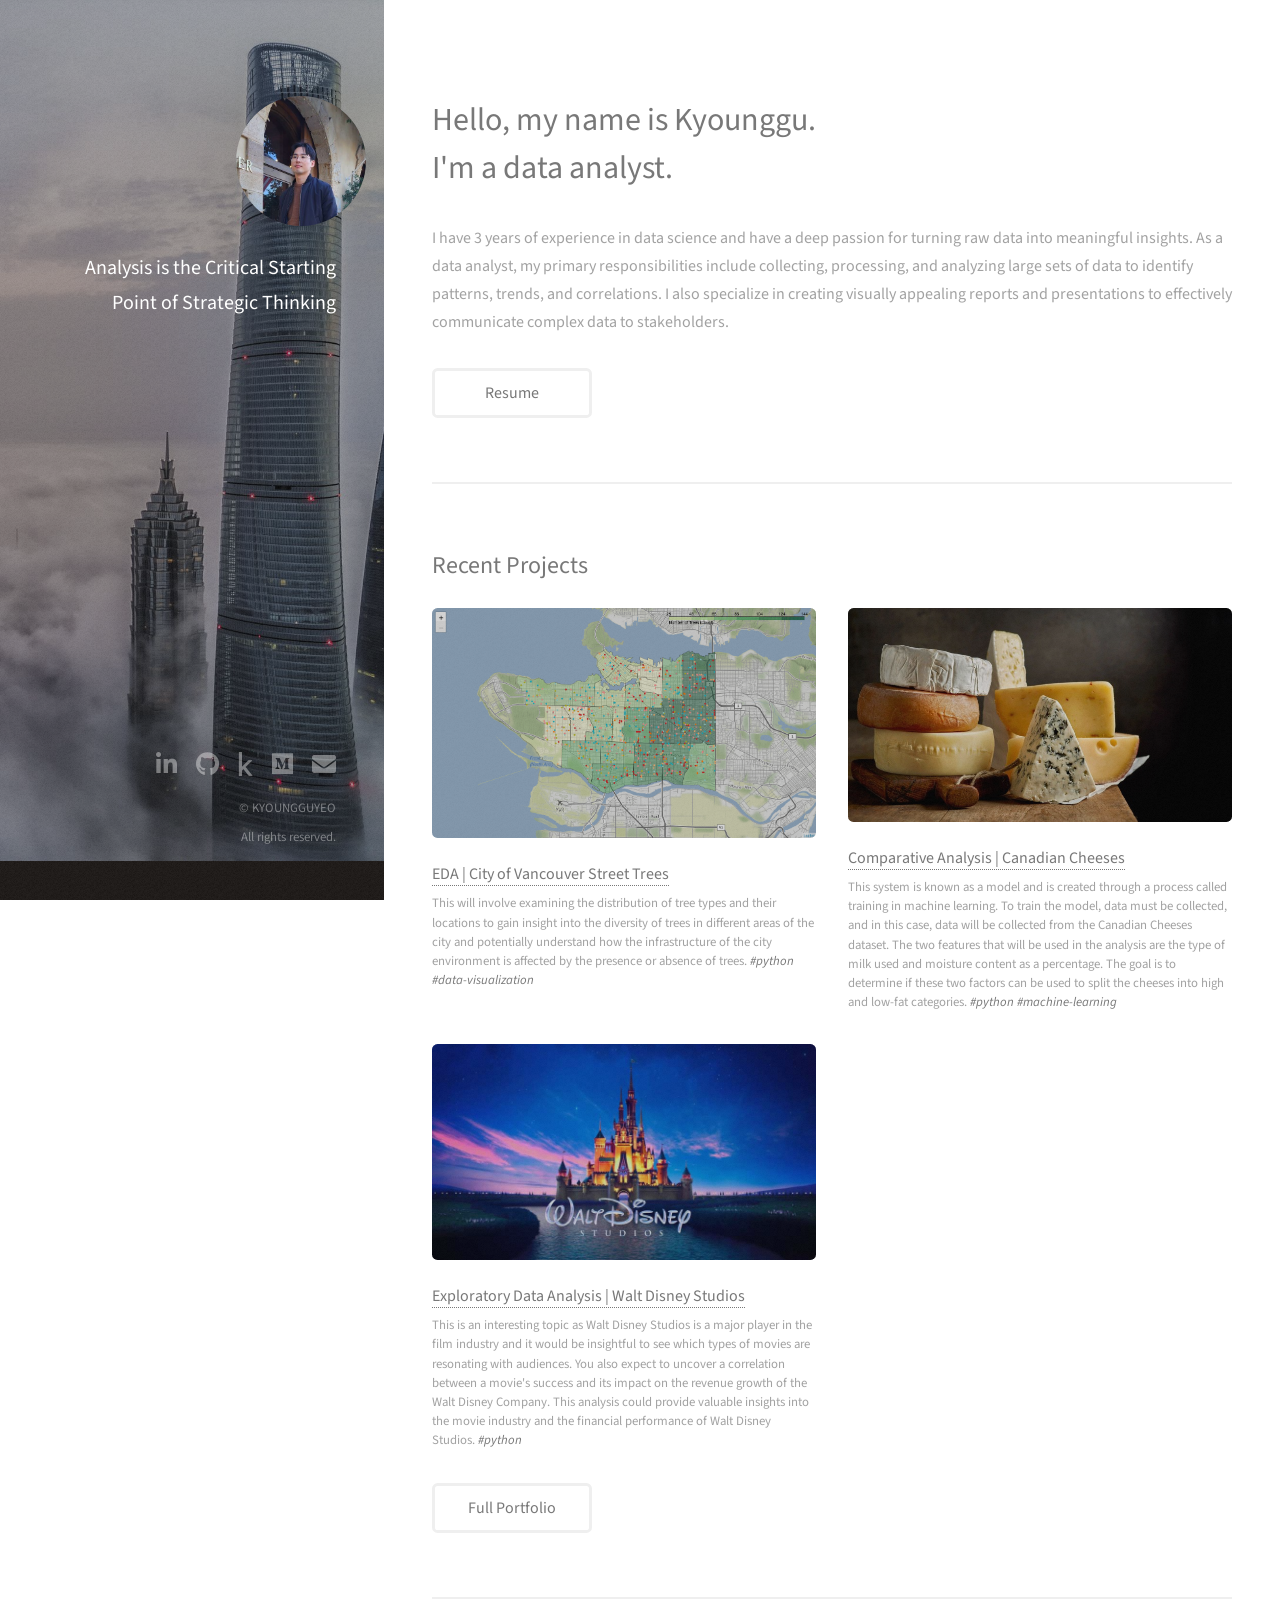
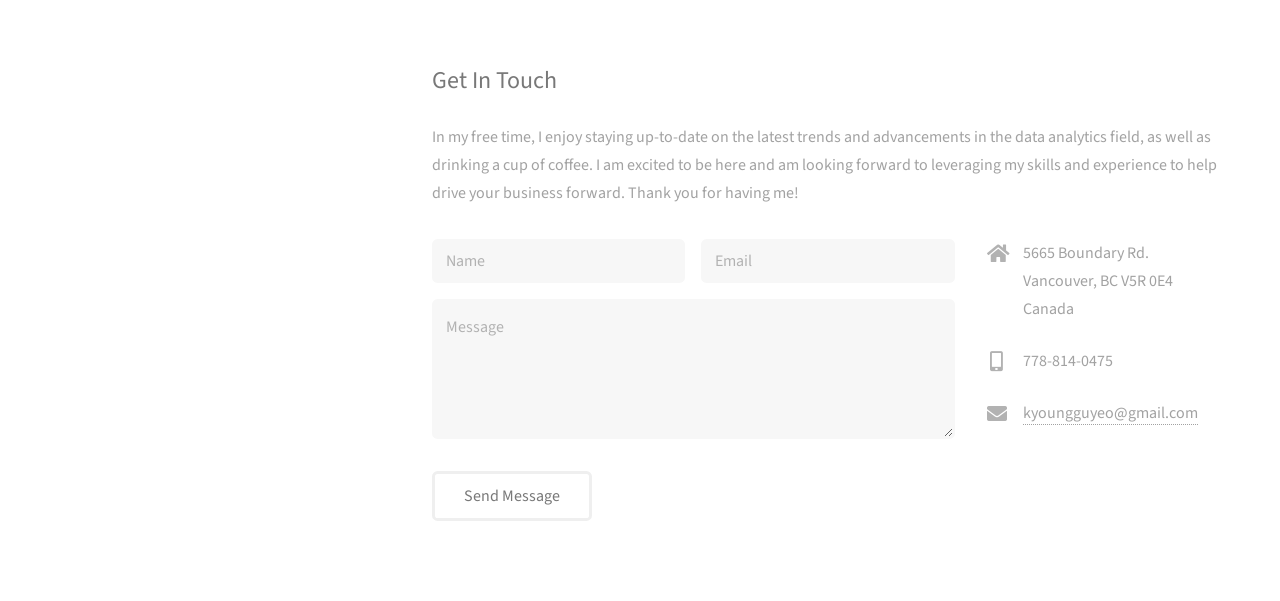
==== commit 354e5a06: "update" ====
--- a/main/index.html
+++ b/main/index.html
@@ -38,22 +38,22 @@
 
 				<!-- Two -->
 					<section id="two">
-						<h2>Recent Work</h2>
+						<h2>Recent Projects</h2>
 						<div class="row">
 							<article class="col-6 col-12-xsmall work-item">
-								<a href="images/city-of-vancouver-logo.jpeg" class="image fit thumb"><img src="images/city-of-vancouver-logo.jpeg" alt="" /></a>
-								<h3><a href="data/Exploratory Data Analysis_City of Vancouver Street Trees.html" target="_blank">EDA | City of Vancouver Street Trees</a></h3>
-								<p>This will involve examining the distribution of tree types and their locations to gain insight into the diversity of trees in different areas of the city and potentially understand how the infrastructure of the city environment is affected by the presence or absence of trees.</p>
+								<a href="images/city-of-vancouver-trees/eda-thumb1.png" class="image fit thumb"><img src="images/city-of-vancouver-trees/eda-thumb1.png" alt="" /></a>
+								<h3><a href="data/Exploratory Data Analysis-City of Vancouver Street Trees.html" target="_blank">EDA | City of Vancouver Street Trees</a></h3>
+								<p>This will involve examining the distribution of tree types and their locations to gain insight into the diversity of trees in different areas of the city and potentially understand how the infrastructure of the city environment is affected by the presence or absence of trees. <i><b>#python #data-visualization</b></i></p>
 							</article>
 							<article class="col-6 col-12-xsmall work-item">
 								<a href="images/canadian-cheese-logo.jpeg" class="image fit thumb"><img src="images/canadian-cheese-logo.jpeg" alt="" /></a>
 								<h3><a href="#" target="_blank">Comparative Analysis | Canadian Cheeses</a></h3>
-								<p>This system is known as a model and is created through a process called training in machine learning. To train the model, data must be collected, and in this case, data will be collected from the Canadian Cheeses dataset. The two features that will be used in the analysis are the type of milk used and moisture content as a percentage. The goal is to determine if these two factors can be used to split the cheeses into high and low-fat categories.</p>
+								<p>This system is known as a model and is created through a process called training in machine learning. To train the model, data must be collected, and in this case, data will be collected from the Canadian Cheeses dataset. The two features that will be used in the analysis are the type of milk used and moisture content as a percentage. The goal is to determine if these two factors can be used to split the cheeses into high and low-fat categories. <i><b>#python #machine-learning</b></i></p>
 							</article>
 							<article class="col-6 col-12-xsmall work-item">
 								<a href="images/walt-disney-studios-castle-logo.jpeg" class="image fit thumb"><img src="images/walt-disney-studios-castle-logo.jpeg" alt="" /></a>
 								<h3><a href="#" target="_blank">Exploratory Data Analysis | Walt Disney Studios</a></h3>
-								<p>This is an interesting topic as Walt Disney Studios is a major player in the film industry and it would be insightful to see which types of movies are resonating with audiences. You also expect to uncover a correlation between a movie's success and its impact on the revenue growth of the Walt Disney Company. This analysis could provide valuable insights into the movie industry and the financial performance of Walt Disney Studios.</p>
+								<p>This is an interesting topic as Walt Disney Studios is a major player in the film industry and it would be insightful to see which types of movies are resonating with audiences. You also expect to uncover a correlation between a movie's success and its impact on the revenue growth of the Walt Disney Company. This analysis could provide valuable insights into the movie industry and the financial performance of Walt Disney Studios. <i><b>#python</b></i></p>
 							</article>
 						</div>
 						<ul class="actions">
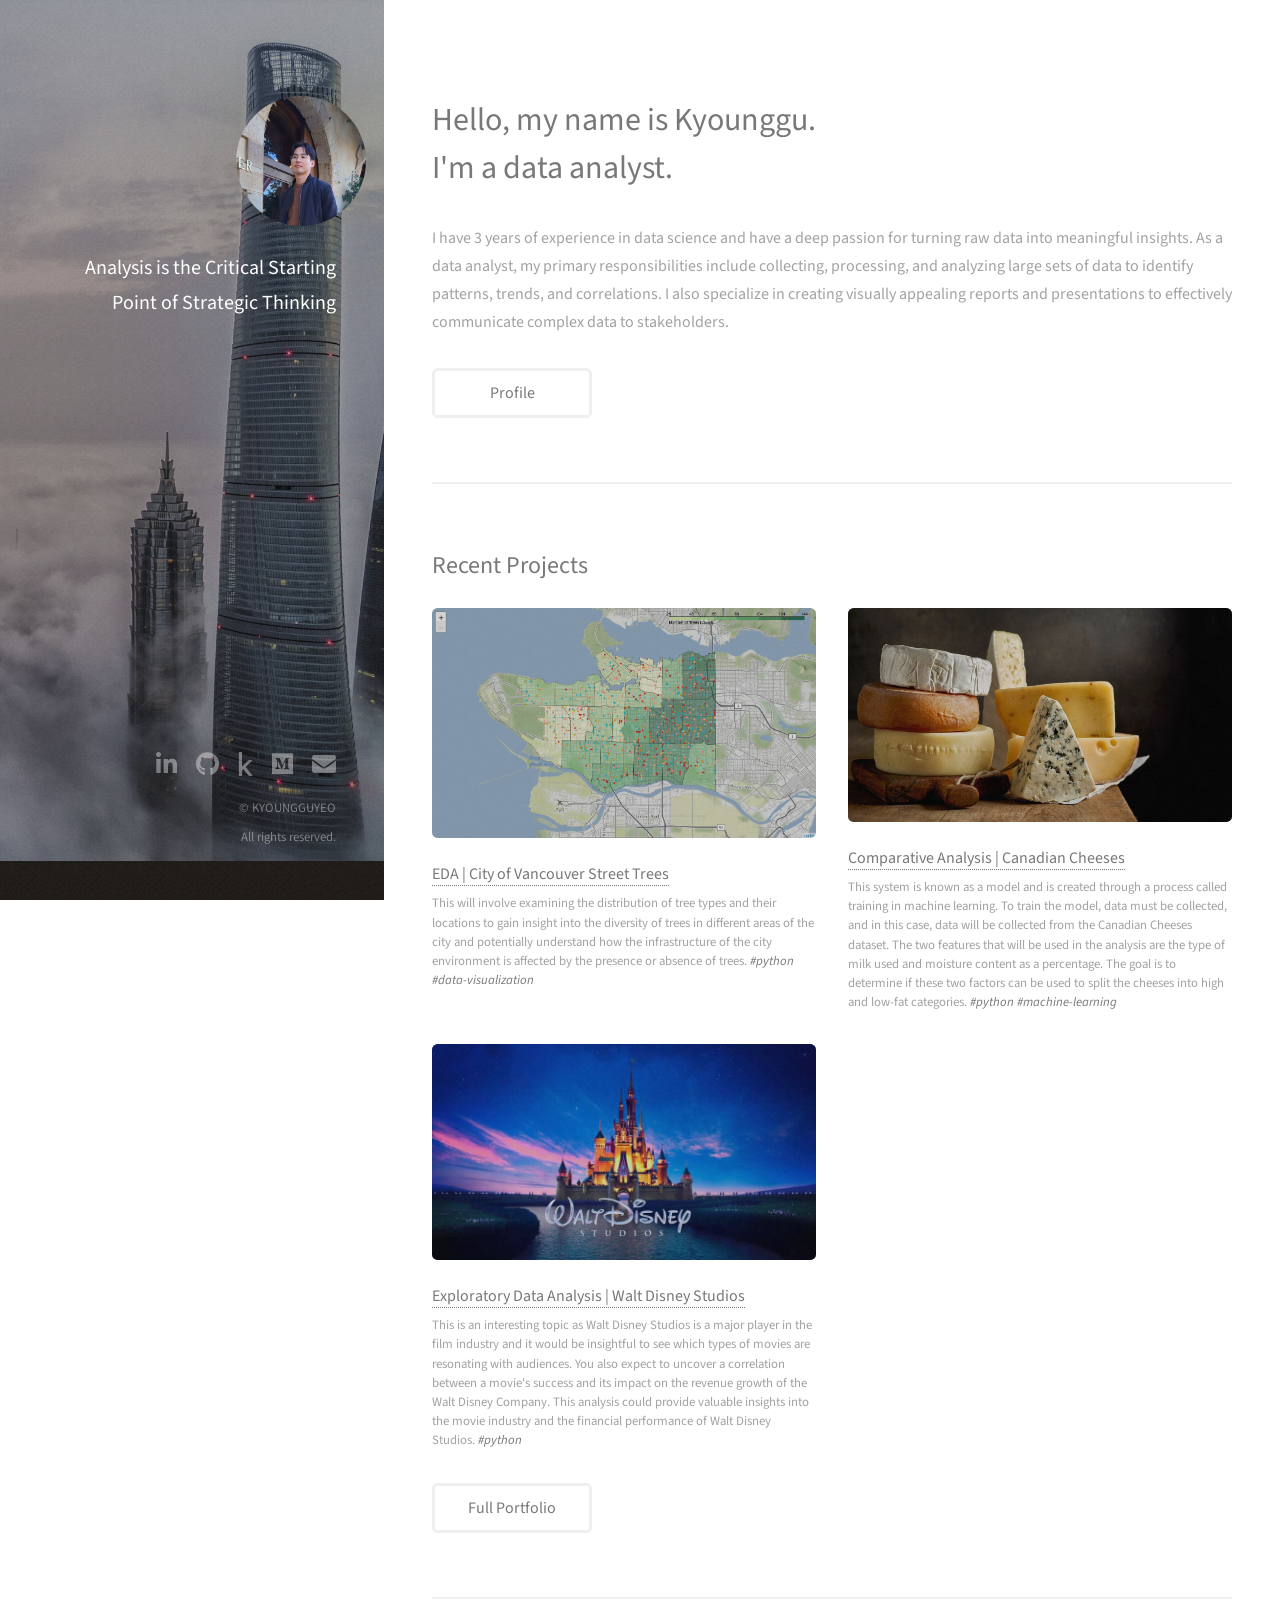
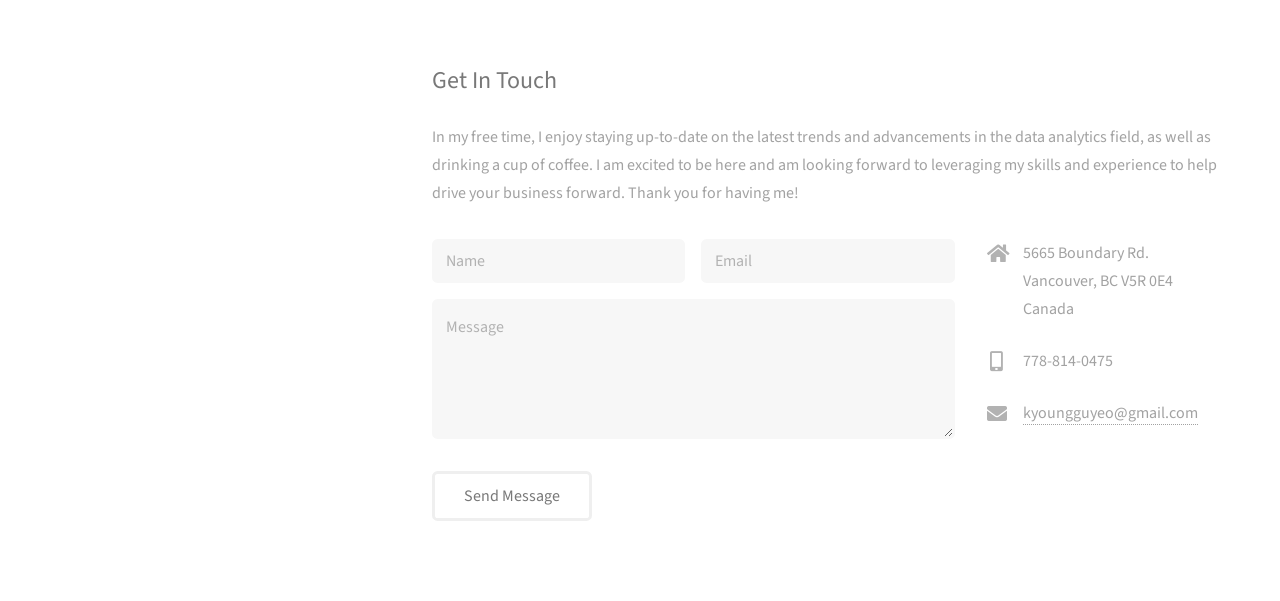
==== commit 127396fd: "update" ====
--- a/main/index.html
+++ b/main/index.html
@@ -32,7 +32,7 @@
 						</header>
 						<p>I have 3 years of experience in data science and have a deep passion for turning raw data into meaningful insights. As a data analyst, my primary responsibilities include collecting, processing, and analyzing large sets of data to identify patterns, trends, and correlations. I also specialize in creating visually appealing reports and presentations to effectively communicate complex data to stakeholders.</p>
 						<ul class="actions">
-							<li><a href="data/Resume-Kyounggu-Yeo.pdf" target="_blank" class="button">Resume</a></li>
+							<li><a href="data/Resume-Kyounggu-Yeo.pdf" target="_blank" class="button">Profile</a></li>
 						</ul>
 					</section>
 
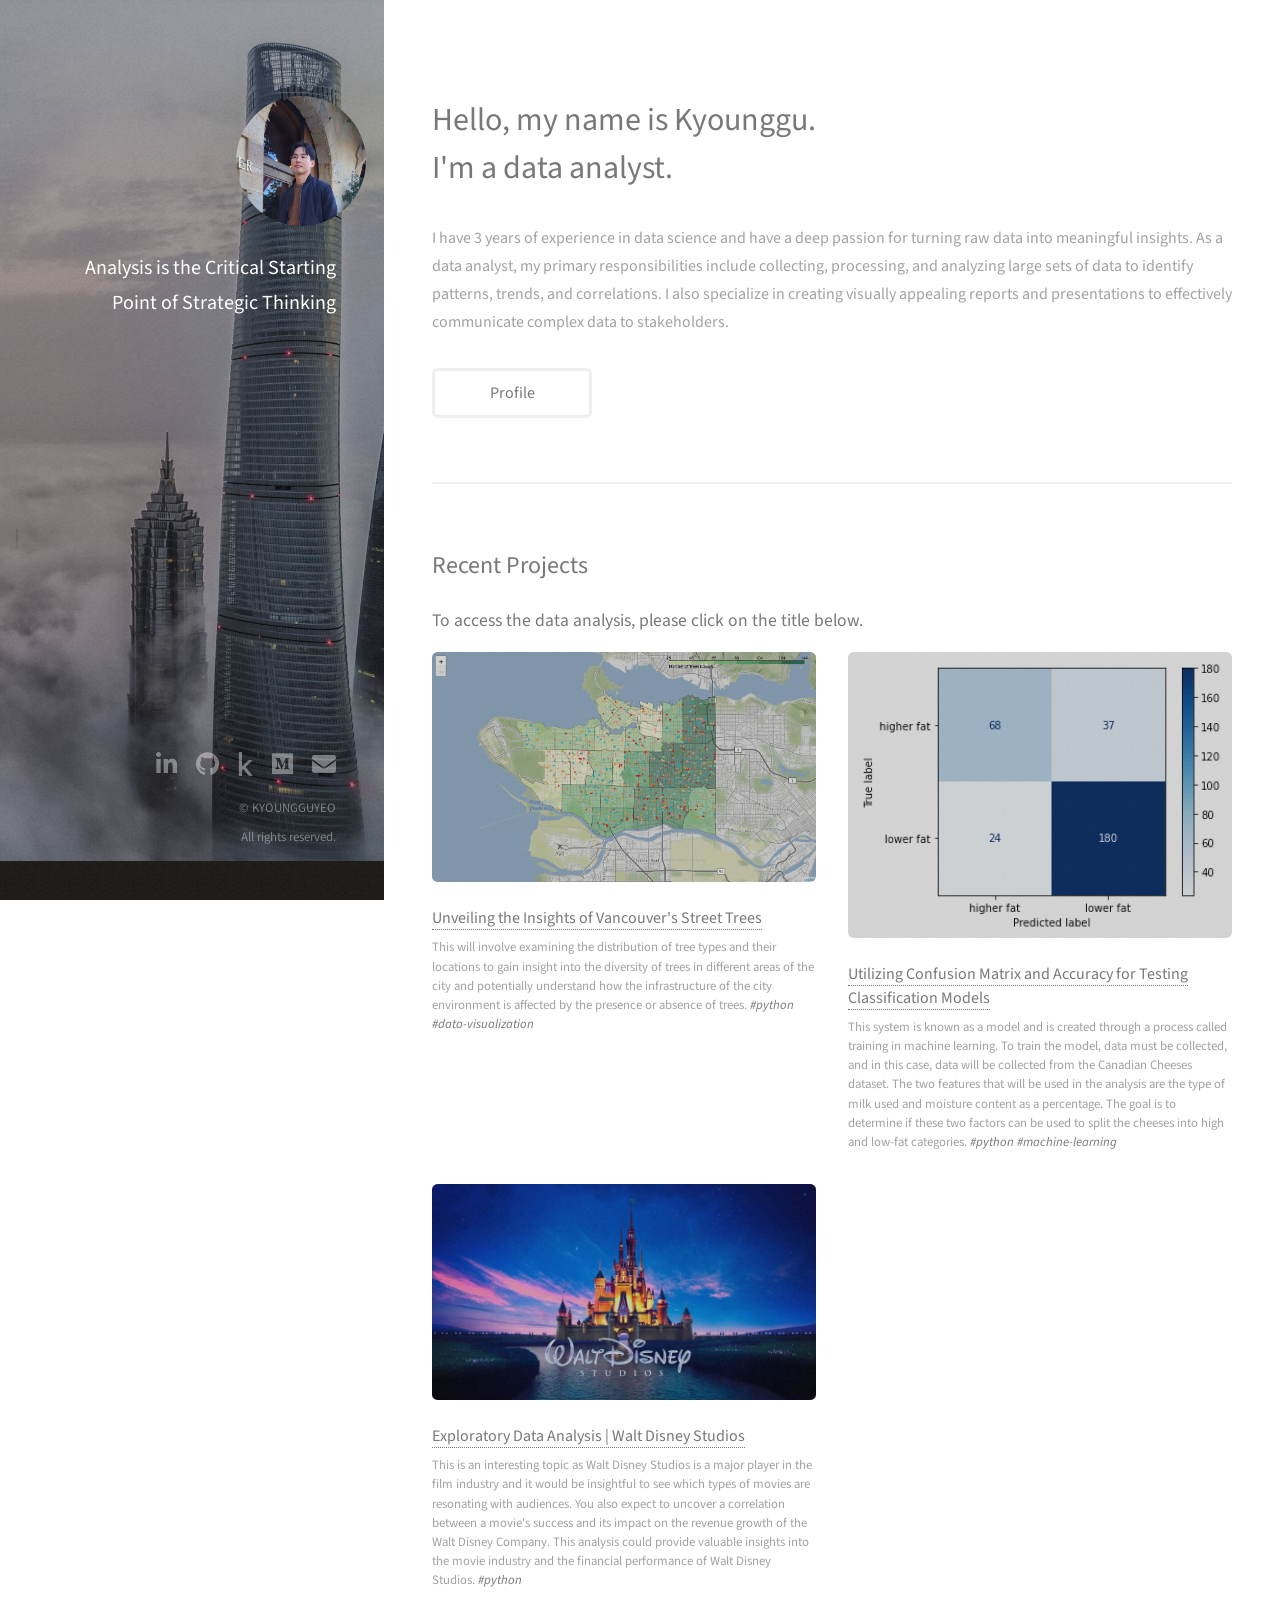
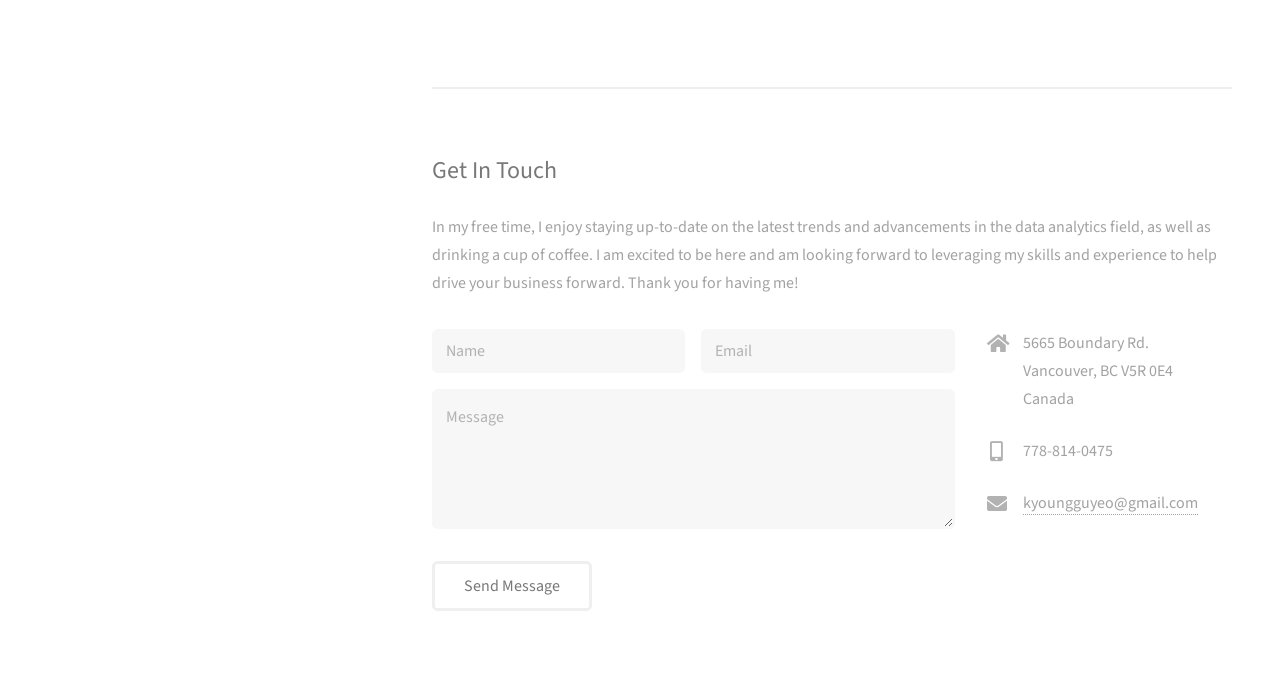
==== commit 3a424473: "update" ====
--- a/main/index.html
+++ b/main/index.html
@@ -32,22 +32,23 @@
 						</header>
 						<p>I have 3 years of experience in data science and have a deep passion for turning raw data into meaningful insights. As a data analyst, my primary responsibilities include collecting, processing, and analyzing large sets of data to identify patterns, trends, and correlations. I also specialize in creating visually appealing reports and presentations to effectively communicate complex data to stakeholders.</p>
 						<ul class="actions">
-							<li><a href="data/Resume-Kyounggu-Yeo.pdf" target="_blank" class="button">Profile</a></li>
+							<li><a href="data/Resume-Kyounggu Yeo.pdf" target="_blank" class="button">Profile</a></li>
 						</ul>
 					</section>
 
 				<!-- Two -->
 					<section id="two">
 						<h2>Recent Projects</h2>
+							<h4>To access the data analysis, please click on the title below.</h4>
 						<div class="row">
 							<article class="col-6 col-12-xsmall work-item">
-								<a href="images/city-of-vancouver-trees/eda-thumb1.png" class="image fit thumb"><img src="images/city-of-vancouver-trees/eda-thumb1.png" alt="" /></a>
-								<h3><a href="data/Exploratory Data Analysis-City of Vancouver Street Trees.html" target="_blank">EDA | City of Vancouver Street Trees</a></h3>
+								<a href="images/city-of-vancouver-trees/vancouver-thumb.png" class="image fit thumb"><img src="images/city-of-vancouver-trees/vancouver-thumb.png" alt="" /></a>
+								<h3><a href="data/Unveiling the Insights of Vancouver's Street Trees.html" target="_blank">Unveiling the Insights of Vancouver's Street Trees</a></h3>
 								<p>This will involve examining the distribution of tree types and their locations to gain insight into the diversity of trees in different areas of the city and potentially understand how the infrastructure of the city environment is affected by the presence or absence of trees. <i><b>#python #data-visualization</b></i></p>
 							</article>
 							<article class="col-6 col-12-xsmall work-item">
-								<a href="images/canadian-cheese-logo.jpeg" class="image fit thumb"><img src="images/canadian-cheese-logo.jpeg" alt="" /></a>
-								<h3><a href="#" target="_blank">Comparative Analysis | Canadian Cheeses</a></h3>
+								<a href="images/canadian-cheeses/cheeses-thumb.png" class="image fit thumb"><img src="images/canadian-cheeses/cheeses-thumb.png" alt="" /></a>
+								<h3><a href="data/Utilizing Confusion Matrix and Accuracy for Testing Classification Models.html" target="_blank">Utilizing Confusion Matrix and Accuracy for Testing Classification Models</a></h3>
 								<p>This system is known as a model and is created through a process called training in machine learning. To train the model, data must be collected, and in this case, data will be collected from the Canadian Cheeses dataset. The two features that will be used in the analysis are the type of milk used and moisture content as a percentage. The goal is to determine if these two factors can be used to split the cheeses into high and low-fat categories. <i><b>#python #machine-learning</b></i></p>
 							</article>
 							<article class="col-6 col-12-xsmall work-item">
@@ -56,9 +57,6 @@
 								<p>This is an interesting topic as Walt Disney Studios is a major player in the film industry and it would be insightful to see which types of movies are resonating with audiences. You also expect to uncover a correlation between a movie's success and its impact on the revenue growth of the Walt Disney Company. This analysis could provide valuable insights into the movie industry and the financial performance of Walt Disney Studios. <i><b>#python</b></i></p>
 							</article>
 						</div>
-						<ul class="actions">
-							<li><a href="#" class="button">Full Portfolio</a></li>
-						</ul>
 					</section>
 
 				<!-- Three -->
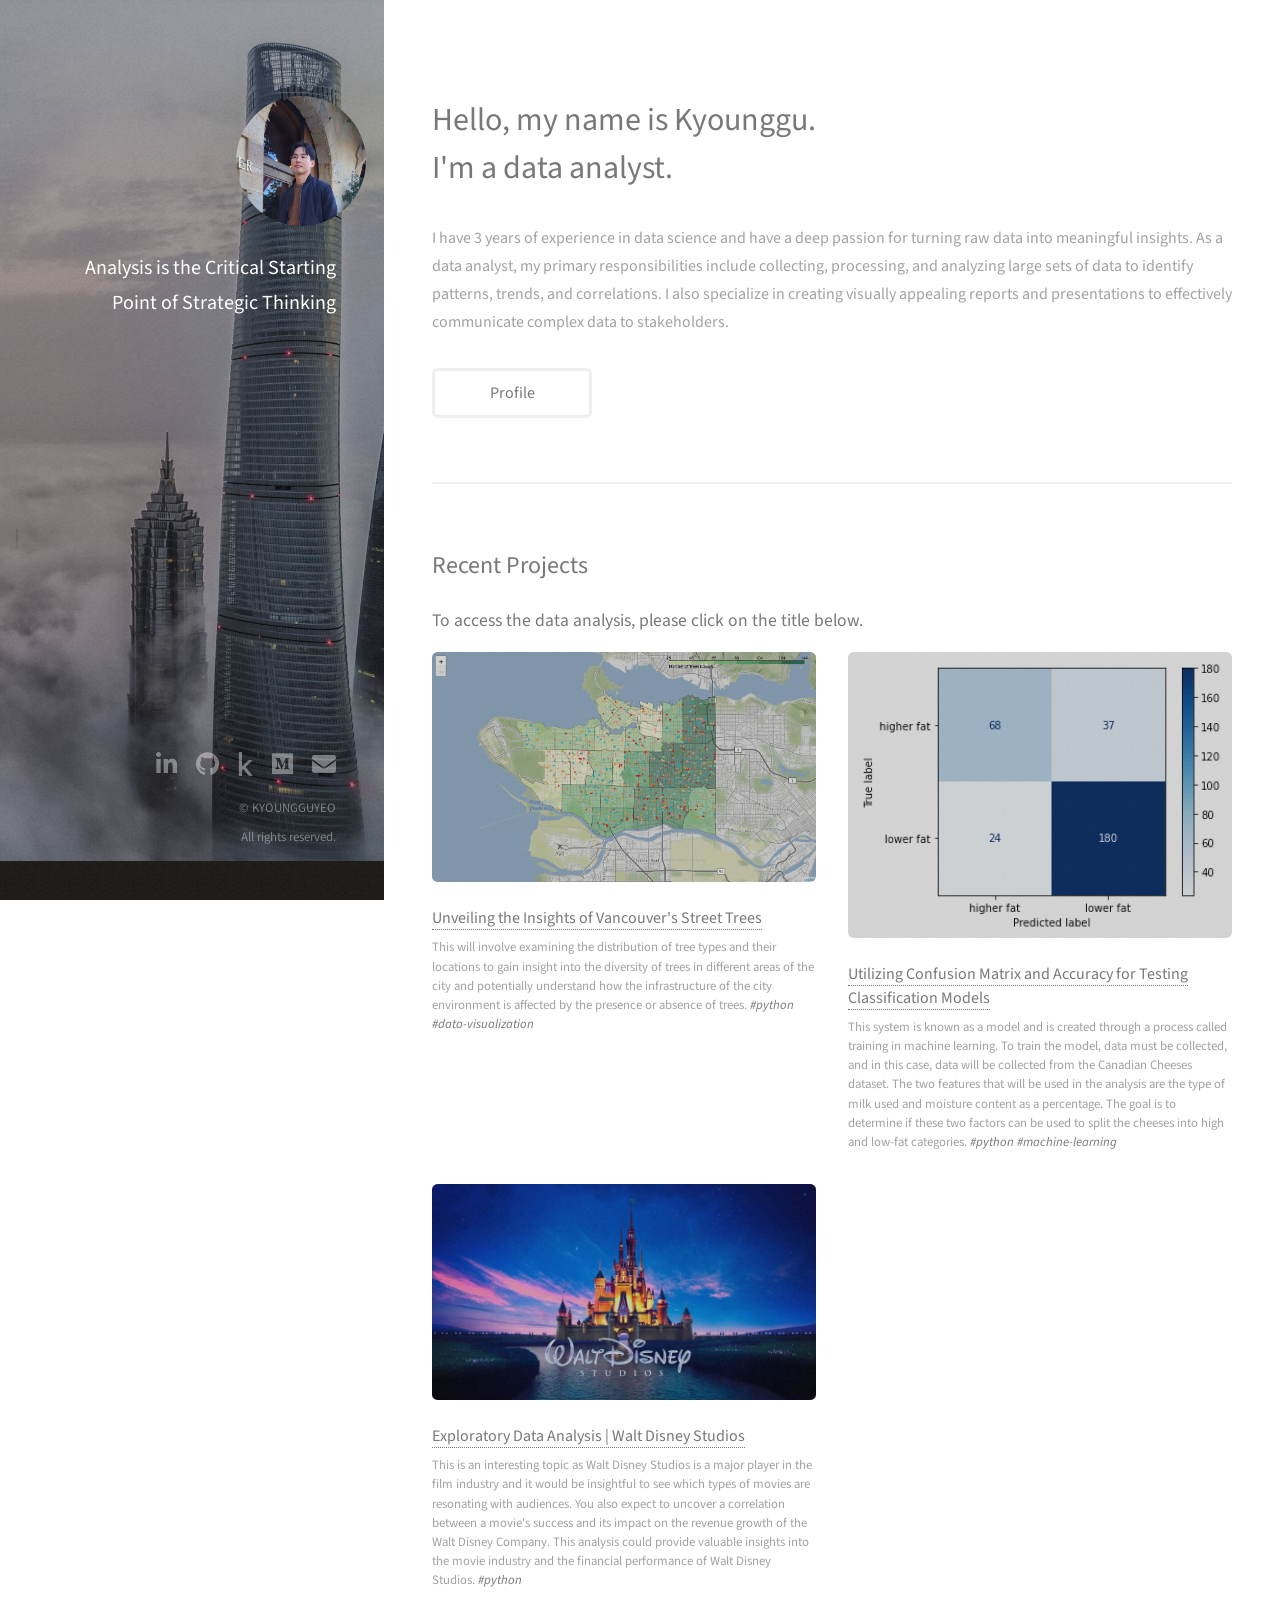
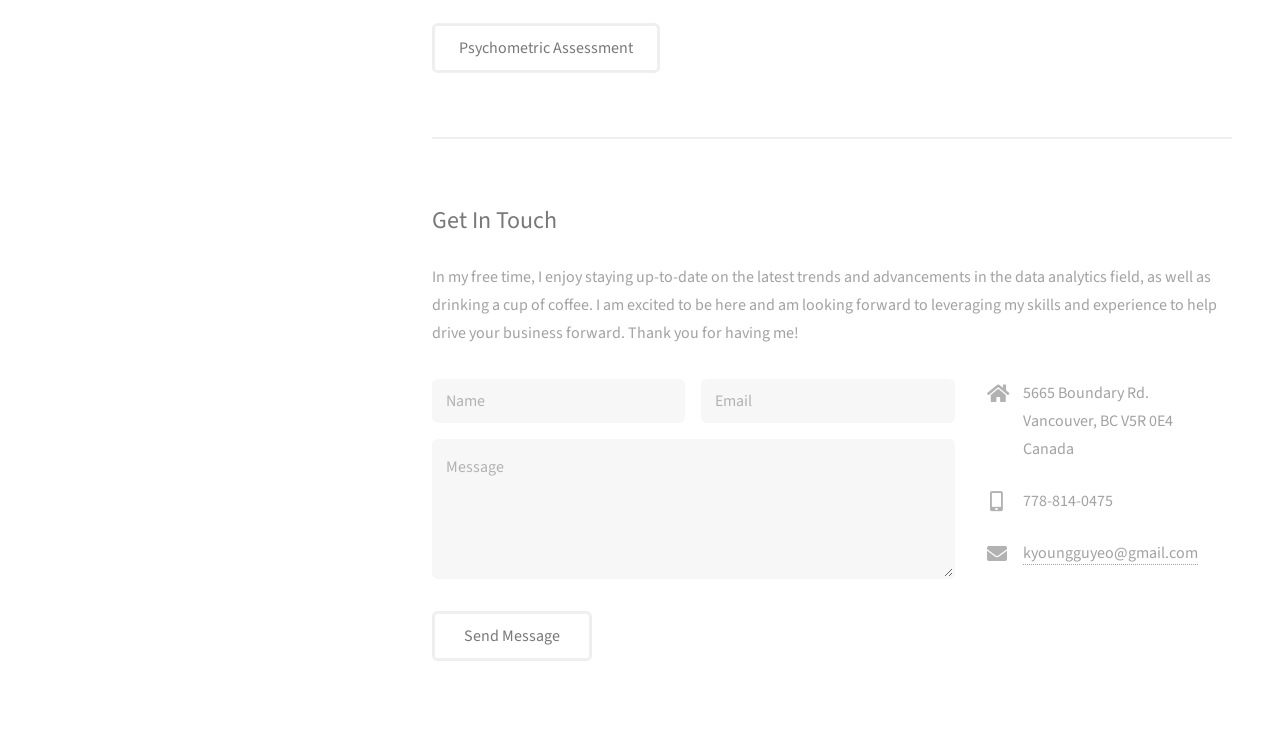
==== commit 2b899f0e: "Update" ====
--- a/main/index.html
+++ b/main/index.html
@@ -57,6 +57,9 @@
 								<p>This is an interesting topic as Walt Disney Studios is a major player in the film industry and it would be insightful to see which types of movies are resonating with audiences. You also expect to uncover a correlation between a movie's success and its impact on the revenue growth of the Walt Disney Company. This analysis could provide valuable insights into the movie industry and the financial performance of Walt Disney Studios. <i><b>#python</b></i></p>
 							</article>
 						</div>
+						<ul class="actions">
+							<li><a href="data/Psychometric-Kyouggu Yeo.pdf" target="_blank" class="button">Psychometric Assessment</a></li>
+						</ul>
 					</section>
 
 				<!-- Three -->
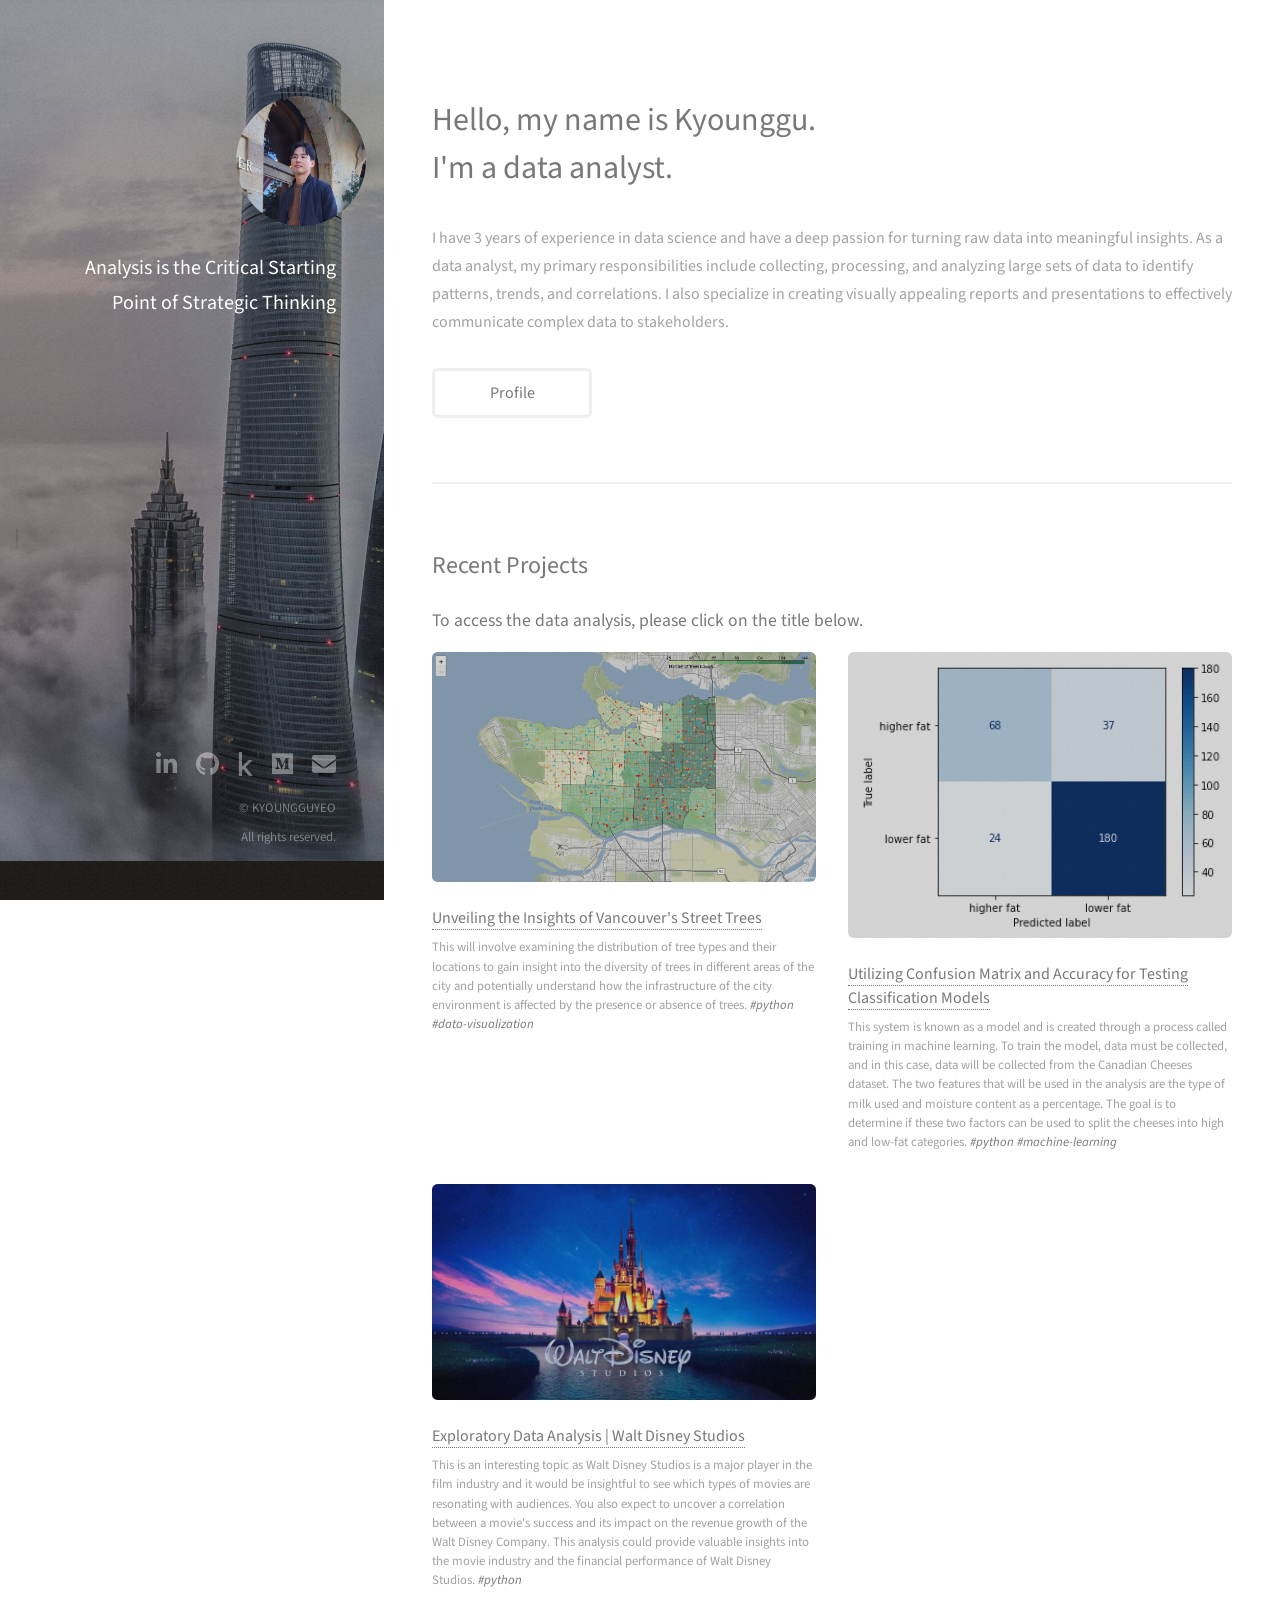
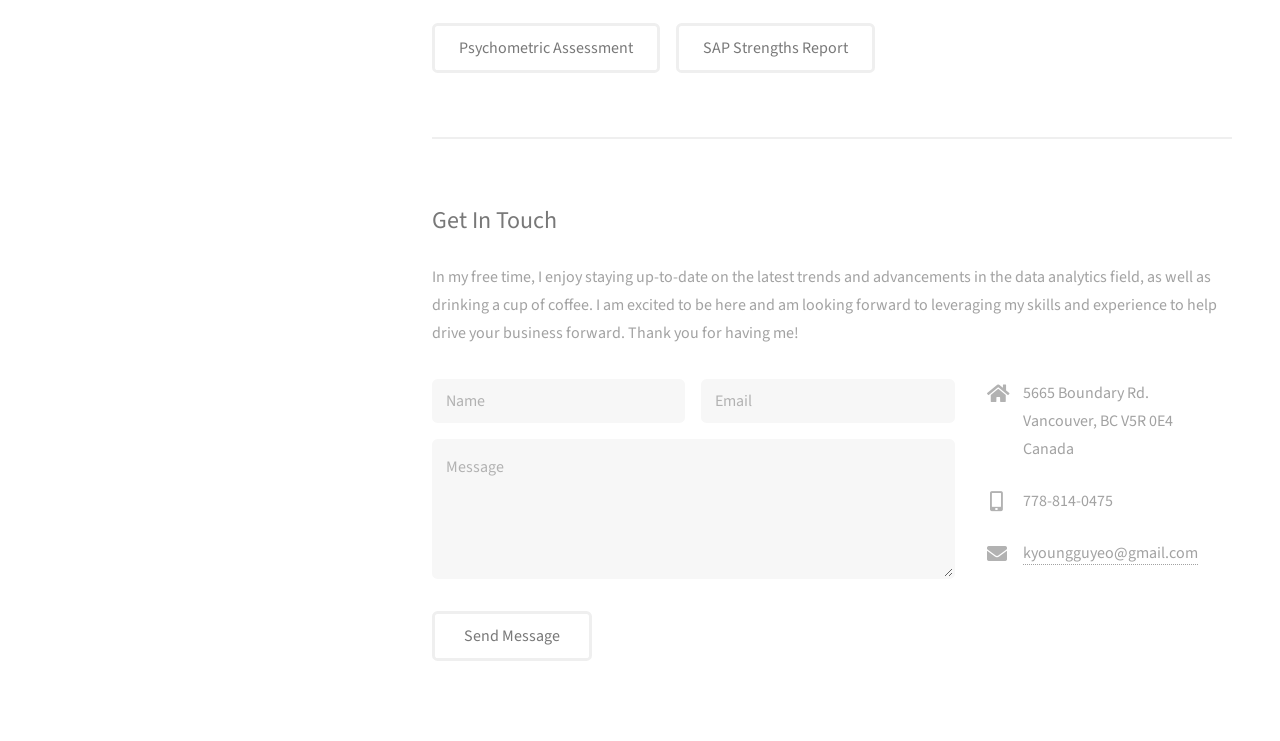
==== commit 6a06ebca: "Update" ====
--- a/main/index.html
+++ b/main/index.html
@@ -59,6 +59,7 @@
 						</div>
 						<ul class="actions">
 							<li><a href="data/Psychometric-Kyouggu Yeo.pdf" target="_blank" class="button">Psychometric Assessment</a></li>
+							<li><a href="data/SAP Candidate Strengths Report-Kyounggu Yeo.pdf" target="_blank" class="button">SAP Strengths Report</a></li>
 						</ul>
 					</section>
 
